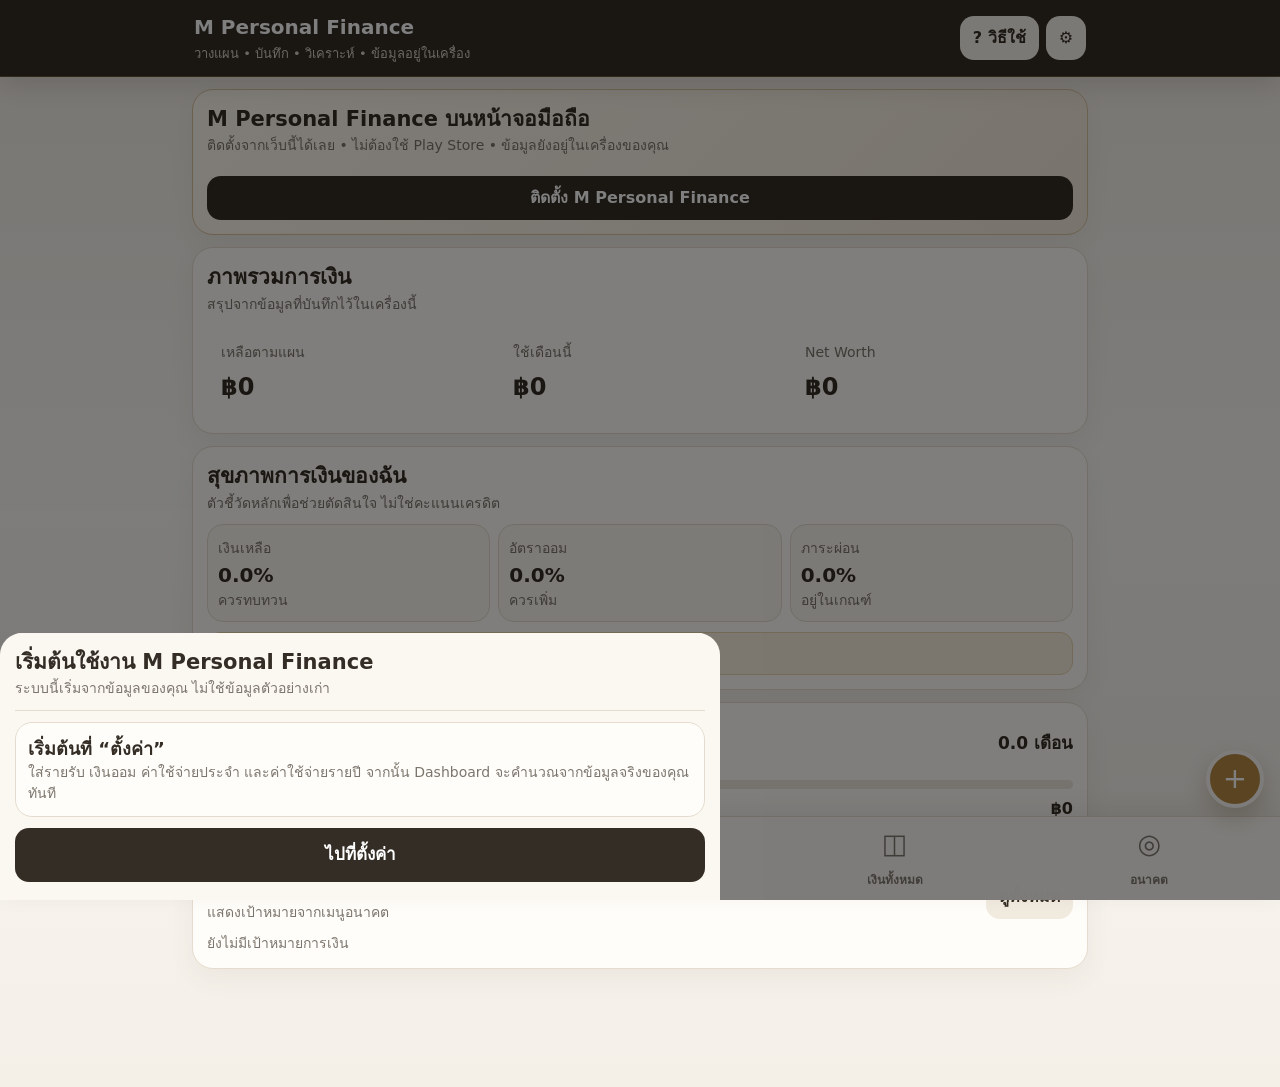
==== clean/index.html @ b2ac250a "Add isolated clean baseline preview under /clean" ====
<!doctype html>
<html lang="th">
<head>
<meta charset="utf-8">
<meta name="viewport" content="width=device-width,initial-scale=1,viewport-fit=cover">
<meta name="theme-color" content="#342d25">
<meta name="apple-mobile-web-app-capable" content="yes">
<meta name="apple-mobile-web-app-title" content="M Personal Finance">
<link rel="manifest" href="manifest.webmanifest">
<link rel="stylesheet" href="clean.css?v=1">
<title>M Personal Finance</title>
</head>
<body>
<header>
  <div class="top">
    <div class="brand"><b>M Personal Finance</b><small>วางแผน • บันทึก • วิเคราะห์ • ข้อมูลอยู่ในเครื่อง</small></div>
    <div class="head-actions">
      <button class="icon-btn" id="guideBtn" type="button" aria-label="วิธีใช้">? วิธีใช้</button>
      <button class="icon-btn" id="settingsBtn" type="button" aria-label="ตั้งค่า">⚙</button>
    </div>
  </div>
</header>
<main>
<section id="dash" class="page on">
  <div id="mpfInstallCard" class="card install-card">
    <div class="section-head"><div><h2>M Personal Finance บนหน้าจอมือถือ</h2><div class="sub">ติดตั้งจากเว็บนี้ได้เลย • ไม่ต้องใช้ Play Store • ข้อมูลยังอยู่ในเครื่องของคุณ</div></div></div>
    <button id="mpfInstallBtn" class="btn dark" type="button">ติดตั้ง M Personal Finance</button>
    <div id="mpfInstallHelp" class="install-help"></div>
  </div>
  <div class="card" id="dashV2">
    <div class="section-head"><div><h2>ภาพรวมการเงิน</h2><div class="sub">สรุปจากข้อมูลที่บันทึกไว้ในเครื่องนี้</div></div></div>
    <div class="grid g3">
      <div class="kpi"><small>เหลือตามแผน</small><strong id="dRemain">฿0</strong></div>
      <div class="kpi"><small>ใช้เดือนนี้</small><strong id="dMonth">฿0</strong></div>
      <div class="kpi"><small>Net Worth</small><strong id="dNet">฿0</strong></div>
    </div>
  </div>
  <div class="card">
    <div class="section-head"><div><h2>สุขภาพการเงินของฉัน</h2><div class="sub">ตัวชี้วัดหลักเพื่อช่วยตัดสินใจ ไม่ใช่คะแนนเครดิต</div></div></div>
    <div class="health-grid">
      <div class="health-box"><span class="sub">เงินเหลือ</span><strong id="healthRemain">0%</strong><div id="healthRemainText" class="sub">—</div></div>
      <div class="health-box"><span class="sub">อัตราออม</span><strong id="healthSave">0%</strong><div id="healthSaveText" class="sub">—</div></div>
      <div class="health-box"><span class="sub">ภาระผ่อน</span><strong id="healthDebt">0%</strong><div id="healthDebtText" class="sub">—</div></div>
    </div>
    <div id="healthAdvice" class="notice" style="margin-top:10px"></div>
  </div>
  <div class="card">
    <div class="section-head"><div><h2>เงินสำรองฉุกเฉิน</h2><div class="sub">เทียบกับค่าใช้จ่ายจำเป็นเฉลี่ยต่อเดือน</div></div><strong id="aEmer">0 เดือน</strong></div>
    <div class="progress"><i id="emerProgress" style="width:0%"></i></div>
    <div class="row"><span>เงินสำรองปัจจุบัน</span><b id="emerValue">฿0</b></div>
  </div>
  <div class="card dv2-sec" id="dashGoalsCard">
    <div class="section-head dv2-head"><div><h2><b>เป้าหมายการเงิน</b></h2><div class="sub">แสดงเป้าหมายจากเมนูอนาคต</div></div><button class="btn soft" type="button" data-go="future">ดูทั้งหมด</button></div>
    <div id="dashGoals"></div>
  </div>
</section>

<section id="quick" class="page">
  <div class="card">
    <div class="section-head"><div><h2>บันทึกรายรับ / รายจ่ายเพิ่มเติม</h2><div class="sub">บันทึกเฉพาะรายการที่นอกเหนือจากรายการประจำ</div></div></div>
    <div class="type-row"><button id="eBtn" class="btn danger" type="button">− ค่าใช้จ่าย</button><button id="iBtn" class="btn soft" type="button">+ รายรับ</button></div>
    <div class="amount-line"><label for="qAmt">จำนวนเงิน (บาท)</label><button id="calcBtn" class="btn soft" type="button">▦ เครื่องคิดเลข</button></div>
    <input id="qAmt" class="money amount-input" inputmode="decimal" placeholder="0.00">
    <label>เลือกหมวด</label>
    <div id="qCatStrip" class="cat-strip"></div>
    <select id="qCat" aria-label="หมวด" style="position:absolute;left:-9999px;width:1px;height:1px;opacity:0"></select>
    <label for="qDate">วันที่ dd/mm/yyyy<input id="qDate" inputmode="numeric" maxlength="10" placeholder="dd/mm/yyyy"></label>
    <label for="qNote">หมายเหตุ<input id="qNote" placeholder="เช่น กาแฟ / เติมน้ำมัน"></label>
    <div id="dup" class="notice" style="display:none;margin-top:8px"></div>
    <button id="saveTxBtn" class="btn dark save-wide" type="button">บันทึก</button>
  </div>
  <div class="card">
    <div class="section-head"><h2>รายการรายเดือน</h2><button id="monthFold" class="fold" type="button">▲ ย่อ</button></div>
    <div id="monthBody" class="fold-body"><div id="recent"></div></div>
  </div>
</section>

<section id="hist" class="page">
  <div class="card">
    <div id="histCalTabs" class="hist-tabs"><button type="button" data-hist="list" class="on">รายการ</button><button type="button" data-hist="calendar">ปฏิทิน</button><button type="button" data-hist="analysis">วิเคราะห์</button></div>
    <div id="histListWrap">
      <div class="grid g2"><label>เดือน<input id="hMonth" type="month"></label><label>ประเภท<select id="hType"><option value="all">ทั้งหมด</option><option value="expense">ค่าใช้จ่าย</option><option value="income">รายรับ</option></select></label></div>
      <label>ค้นหา<input id="hSearch" placeholder="ค้นหาหมวด/หมายเหตุ"></label>
      <div class="grid g2" style="margin-top:8px"><div class="row"><span>รายรับ</span><b id="hInc">฿0</b></div><div class="row"><span>ค่าใช้จ่าย</span><b id="hExp">฿0</b></div></div>
      <div id="history"></div>
    </div>
    <div id="histCalCard" style="display:none">
      <div class="section-head"><button id="hcPrev" class="btn soft" type="button">‹</button><b id="hcTitle"></b><button id="hcNext" class="btn soft" type="button">›</button></div>
      <div id="calendarGrid" class="calendar-grid"></div>
    </div>
    <div id="histAnalysisWrap" style="display:none">
      <div class="section-head"><div><h2>วิเคราะห์รายจ่าย</h2><div class="sub">สัดส่วนตามหมวดของเดือนที่เลือก</div></div></div>
      <div class="donut-wrap"><div id="histDonut" class="donut hist-donut"></div><div id="histLegend" class="legend"></div></div>
      <div id="histBars" class="bar-list" style="margin-top:14px"></div>
    </div>
  </div>
</section>

<section id="position" class="page">
  <div class="card" id="pvCard">
    <div class="section-head"><div><h2>ภาพรวมเงินและหนี้</h2><div class="sub">ทรัพย์สิน หนี้ และมูลค่าสุทธิ</div></div></div>
    <div class="grid g3"><div class="kpi"><small>ทรัพย์สิน</small><strong id="pvAssetsTotal">฿0</strong></div><div class="kpi"><small>หนี้</small><strong id="pvDebtTotal">฿0</strong></div><div class="kpi"><small>Net Worth</small><strong id="pvNet">฿0</strong></div></div>
    <div class="pv-bars"><div><div class="row"><span>เงินพร้อมใช้</span><b id="pvLiquidText">฿0</b></div><div class="pv-bar"><i id="pvLiquidBar" style="width:0%"></i></div></div><div><div class="row"><span>เงินลงทุน/ทรัพย์สินอื่น</span><b id="pvInvestText">฿0</b></div><div class="pv-bar"><i id="pvInvestBar" style="width:0%"></i></div></div><div><div class="row"><span>หนี้ทั้งหมด</span><b id="pvDebtText">฿0</b></div><div class="pv-bar"><i id="pvDebtBar" style="width:0%"></i></div></div></div>
    <div class="pv-actions grid g2" style="margin-top:12px"><button class="btn gold" id="addAssetBtn" type="button">+ เพิ่มเงิน / ทรัพย์สิน</button><button class="btn soft" id="addDebtBtn" type="button">+ เพิ่มหนี้</button></div>
  </div>
  <div class="grid g2"><div class="card"><h2>เงินและทรัพย์สิน</h2><div id="assets"></div></div><div class="card"><h2>หนี้ทั้งหมด</h2><div id="debts"></div></div></div>
</section>

<section id="future" class="page">
  <div class="card" id="mpfGoalsEditor">
    <div class="section-head"><div><h2>เป้าหมายการเงิน</h2><div class="sub">ตั้งเป้าหมายและติดตามความคืบหน้า</div></div><button id="addGoalBtn" class="btn gold" type="button">+ เพิ่ม</button></div>
    <div id="goalList"></div>
  </div>
  <div class="card" id="whatIfCard">
    <div class="section-head"><div><h2>What-if</h2><div class="sub">ลองจำลองก่อนตัดสินใจ โดยไม่แก้ข้อมูลจริง</div></div></div>
    <label>ใช้เป้าหมายจากเมนูอนาคต<select id="wfGoal"><option value="">— เลือกเป้าหมาย —</option></select></label>
    <label>ประเภท<select id="wfType"><option value="other">อื่น ๆ</option><option value="car">รถ</option><option value="home">บ้าน</option></select></label>
    <div class="grid g2"><label>ราคา / ยอดเป้าหมาย<input id="wfPrice" class="money" inputmode="decimal" placeholder="0"></label><label>เงินสด / เงินที่มีแล้ว<input id="wfCash" class="money" inputmode="decimal" placeholder="0"></label></div>
    <div class="grid g2"><label>ยอดกู้<input id="wfLoan" class="money" inputmode="decimal" placeholder="0"></label><label>ระยะเวลา (ปี)<input id="wfYears" type="number" min="1" value="5"></label></div>
    <label>ดอกเบี้ยต่อปี (%)<input id="wfRate" type="number" step="0.01" value="4"></label>
    <div id="wfResult" class="notice" style="margin-top:10px"></div>
  </div>
</section>
</main>
<button class="fab" id="fab" type="button" aria-label="บันทึกรายการ">+</button>
<nav class="tabs">
  <button data-p="dash" class="on"><span>⌂</span><br>ภาพรวม</button>
  <button data-p="quick"><span>＋</span><br>บันทึก</button>
  <button data-p="hist"><span>≡</span><br>ประวัติ</button>
  <button data-p="position"><span>◫</span><br>เงินทั้งหมด</button>
  <button data-p="future"><span>◎</span><br>อนาคต</button>
</nav>

<div id="guide" class="modal"><div class="sheet"><div class="modal-head"><div><h2>วิธีใช้ M Personal Finance</h2><div class="sub">เริ่มจากตั้งค่า แล้วบันทึกเฉพาะรายการจริงที่เพิ่มจากแผน</div></div><button class="btn soft" data-close="guide" type="button">ปิด</button></div><div class="settings-section"><h3>1. ตั้งค่า</h3><div class="sub">ใส่รายรับ เงินออม ค่าใช้จ่ายประจำ และค่าใช้จ่ายรายปี</div></div><div class="settings-section"><h3>2. บันทึก</h3><div class="sub">บันทึกรายรับ/รายจ่ายที่เกิดขึ้นจริงเพิ่มเติม พร้อมหมวดและวันที่</div></div><div class="settings-section"><h3>3. ประวัติ</h3><div class="sub">ดูรายการ ปฏิทิน และกราฟวิเคราะห์รายเดือน</div></div><div class="settings-section"><h3>4. เงินทั้งหมด</h3><div class="sub">เพิ่มเงินฝาก เงินลงทุน ทรัพย์สิน และหนี้ เพื่อดู Net Worth</div></div><div class="settings-section"><h3>5. อนาคต</h3><div class="sub">ตั้งเป้าหมายและลอง What-if ก่อนตัดสินใจ</div></div></div></div>

<div id="settings" class="modal"><div class="sheet"><div class="modal-head"><div><h2>⚙ ตั้งค่าการเงิน</h2><div class="sub">ตั้งค่าข้อมูลพื้นฐานและแผนประจำของคุณ</div></div><button class="btn soft" data-close="settings" type="button">× ปิด</button></div><div class="settings-section"><h3>ข้อมูลพื้นฐาน</h3><div class="settings-two"><label>ชื่อแผน<input id="sName"></label><label>รายรับใช้จ่าย/เดือน<input id="sIncome" class="money" inputmode="decimal"></label><label>เงินออม/ลงทุนแยก/เดือน<input id="sSaving" class="money" inputmode="decimal"></label><label>เป้าหมายเงินฉุกเฉิน (เดือน)<input id="sEmerTarget" type="number" min="1" max="24"></label></div></div><div class="settings-section"><div class="section-head"><div><h3>ค่าใช้จ่ายประจำ / งบต่อเดือน</h3><div class="sub">ใช้คำนวณเงินเหลือตามแผน</div></div><div><button id="addPlanBtn" class="btn gold" type="button">+ เพิ่ม</button> <button class="fold sf-toggle" data-fold="planFold" type="button">▼ เปิดดู</button></div></div><div id="planFold" class="fold-body" hidden><div id="planList"></div></div></div><div class="settings-section"><div class="section-head"><div><h3>ค่าใช้จ่ายรายปี</h3><div class="sub">ระบบเฉลี่ยเป็นรายเดือนอัตโนมัติ</div></div><div><button id="addAnnualBtn" class="btn gold" type="button">+ เพิ่ม</button> <button class="fold sf-toggle" data-fold="annualFold" type="button">▼ เปิดดู</button></div></div><div id="annualFold" class="fold-body" hidden><div id="annualList"></div></div></div><div class="settings-section"><h3>สำรองและกู้คืนข้อมูล</h3><div class="sub">ควรสำรองเป็นระยะ เพราะข้อมูลอยู่ใน Browser ของเครื่องนี้</div><div class="backup-actions"><button id="backupBtn" class="btn soft" type="button">สำรองข้อมูลลงเครื่อง</button><label class="btn soft" style="text-align:center;margin:0">กู้คืนข้อมูลจากไฟล์<input id="restore" type="file" accept="application/json" style="display:none"></label></div></div><button id="saveSettingsBtn" class="btn dark save-wide" type="button">บันทึกการตั้งค่า</button></div></div>

<div id="mpfFirstStart" class="modal"><div class="sheet"><div class="modal-head"><div><h2>เริ่มต้นใช้งาน M Personal Finance</h2><div class="sub">ระบบนี้เริ่มจากข้อมูลของคุณ ไม่ใช้ข้อมูลตัวอย่างเก่า</div></div></div><div class="settings-section"><h3>เริ่มต้นที่ “ตั้งค่า”</h3><div class="sub">ใส่รายรับ เงินออม ค่าใช้จ่ายประจำ และค่าใช้จ่ายรายปี จากนั้น Dashboard จะคำนวณจากข้อมูลจริงของคุณทันที</div></div><button id="firstStartSettingsBtn" class="btn dark save-wide" type="button">ไปที่ตั้งค่า</button></div></div>

<div id="peModal" class="modal"><div class="sheet"><div class="modal-head"><div><h2 id="peTitle">เพิ่มรายการ</h2><div class="sub" id="peSub"></div></div><button class="btn soft" data-close="peModal" type="button">ปิด</button></div><div id="peFields"></div></div></div>
<div id="mpfGoalModal" class="modal"><div class="sheet"><div class="modal-head"><div><h2 id="goalModalTitle">เพิ่มเป้าหมายการเงิน</h2><div class="sub">ตัวเลขจะแสดง , หลักพันอัตโนมัติ</div></div><button class="btn soft" data-close="mpfGoalModal" type="button">ปิด</button></div><label>ชื่อเป้าหมาย<input id="mpfGoalName" placeholder="เช่น รถใหม่ / บ้าน / ท่องเที่ยว"></label><label>ยอดเป้าหมาย (บาท)<input id="mpfGoalTarget" class="money" inputmode="numeric" placeholder="0"></label><label>มีเงินสำหรับเป้าหมายนี้แล้ว (บาท)<input id="mpfGoalCurrent" class="money" inputmode="numeric" placeholder="0"></label><div id="mpfGoalError" class="notice" style="display:none;margin-top:10px"></div><button id="saveGoalBtn" class="btn dark save-wide" type="button">บันทึก</button></div></div>
<div id="calcModal" class="modal calc-modal"><div class="sheet"><div class="modal-head"><h2>เครื่องคิดเลข</h2><button class="btn soft" data-close="calcModal" type="button">ปิด</button></div><div id="calcDisplay" class="calc-display">0</div><div id="calcResult" class="calc-result"></div><div id="calcKeys" class="calc-keys"></div></div></div>
<script src="clean-app.js?v=1" defer></script>
</body>
</html>
---- clean/clean.css ----
:root{--ink:#342d25;--gold:#b58a45;--bg:#f6f1e9;--paper:#fffdf9;--line:#e5dccf;--muted:#7c756d;--red:#9b4c46;--green:#4e755d;--soft:#f1eadf}
*{box-sizing:border-box}
html{background:var(--bg);font-size:17px}
body{margin:0;background:linear-gradient(180deg,#f4efe7 0,#fbfaf7 45%,#f4efe7 100%);font-family:system-ui,-apple-system,"Segoe UI",Tahoma,sans-serif;color:var(--ink);padding-bottom:94px;line-height:1.5}
button,input,select{font:inherit}button{cursor:pointer}
header{position:sticky;top:0;z-index:40;background:var(--ink);color:#fff;border-bottom:1px solid #b58a4566;box-shadow:0 8px 24px rgba(52,45,37,.14)}
.top{max-width:920px;margin:auto;padding:12px 14px;display:flex;align-items:center;justify-content:space-between;gap:10px}
.brand b{font-size:20px}.brand small{display:block;color:#d9d0c5;margin-top:2px;font-size:13px}
.head-actions{display:flex;gap:7px}.icon-btn,.btn{border:0;border-radius:14px;padding:10px 13px;font-weight:800;font-size:16px}.icon-btn{background:#f8f3eb;color:var(--ink)}
.btn.gold{background:var(--gold);color:#fff}.btn.dark{background:var(--ink);color:#fff}.btn.soft{background:var(--soft);color:var(--ink)}.btn.danger{background:#f5e7e5;color:var(--red)}
main{max-width:920px;margin:auto;padding:12px}.page{display:none}.page.on{display:block}
.card{background:var(--paper);border:1px solid var(--line);border-radius:21px;padding:14px;margin-bottom:12px;box-shadow:0 10px 26px rgba(89,74,56,.06)}
h2,h3{margin:0;color:var(--ink)}h2{font-size:21px}h3{font-size:18px}.sub{font-size:14px;line-height:1.5;color:var(--muted)}
.section-head,.row,.modal-head{display:flex;align-items:center;justify-content:space-between;gap:10px}.section-head{margin-bottom:10px}.row{padding:8px 0;border-bottom:1px dashed #eee6dd;font-size:16px}.row:last-child{border-bottom:0}.row b{font-size:16px}
.grid{display:grid;gap:10px}.g2{grid-template-columns:repeat(2,minmax(0,1fr))}.g3{grid-template-columns:repeat(3,minmax(0,1fr))}
.kpi{padding:14px}.kpi small{color:var(--muted);font-size:14px}.kpi strong{display:block;font-size:24px;margin-top:5px}
.health-grid{display:grid;grid-template-columns:repeat(3,1fr);gap:8px}.health-box{background:#faf6ef;border:1px solid var(--line);border-radius:16px;padding:10px}.health-box strong{display:block;font-size:20px}
.status-good{color:var(--green)}.status-warn{color:#9a6b24}.status-bad{color:var(--red)}
.progress{height:9px;background:#ede6dc;border-radius:999px;overflow:hidden}.progress>i{display:block;height:100%;background:var(--gold);border-radius:inherit}
.install-card{background:linear-gradient(135deg,#fffaf1,#f3eadc);border-color:#d9c39f}.install-card .btn{width:100%;margin-top:10px}.install-help{display:none;margin-top:10px;padding:11px;background:#fff;border:1px solid #e2d4bd;border-radius:12px;font-size:14px;line-height:1.55}.install-help.show{display:block}
label{display:block;font-weight:750;font-size:14px;margin-top:9px}input,select{width:100%;min-height:50px;margin-top:5px;border:1px solid #d9cfc2;border-radius:14px;background:#fffdf9;color:var(--ink);padding:10px 12px;font-size:17px}input:focus,select:focus{outline:0;border-color:var(--gold);box-shadow:0 0 0 3px rgba(181,138,69,.13)}.money{text-align:right}
.tabs{position:fixed;left:0;right:0;bottom:0;z-index:50;display:grid;grid-template-columns:repeat(5,1fr);gap:3px;background:rgba(252,250,246,.985);border-top:1px solid var(--line);box-shadow:0 -7px 22px rgba(63,52,41,.08);padding:7px 5px calc(7px + env(safe-area-inset-bottom));min-height:76px}
.tabs button{border:0;background:transparent;color:#827b73;border-radius:15px;padding:5px 2px;font-size:12px;font-weight:800;line-height:1.15}
.tabs button.on{background:#eee5d8;color:var(--ink)}
.tabs button>span{display:flex;height:29px;align-items:center;justify-content:center;font-size:27px;line-height:1;margin-bottom:2px;color:inherit}
.tabs svg{display:block;width:25px;height:25px;margin:auto}
.fab{position:fixed;right:16px;bottom:92px;z-index:55;width:58px;height:58px;border-radius:50%;border:4px solid #fcfaf6;background:var(--gold);color:#fff;font-size:29px;box-shadow:0 10px 22px rgba(101,74,27,.24)}
.cat-strip{display:flex;gap:12px;overflow-x:auto;padding:9px 1px 14px;scrollbar-width:none;align-items:stretch}.cat-strip::-webkit-scrollbar{display:none}
.cat-chip{flex:0 0 82px;width:82px;min-width:82px;max-width:82px;min-height:100px;border:0;background:transparent;border-radius:14px;padding:8px 4px 7px;text-align:center;color:#5e5750;font-size:14px;font-weight:700;white-space:normal;line-height:1.2;box-shadow:none}
.cat-chip .ico{width:52px;height:52px;min-width:52px;min-height:52px;border-radius:0;background:transparent;color:#8a672f;display:flex;align-items:center;justify-content:center;margin:0 auto 5px;font-size:34px;line-height:1}
.cat-chip .ico svg{width:36px;height:36px;stroke-width:1.75}
.cat-chip.on{border-color:transparent;background:#f4ead9;color:var(--ink);box-shadow:inset 0 -3px 0 var(--gold)}
.type-row{display:grid;grid-template-columns:1fr 1fr;gap:8px}.amount-line{display:flex;align-items:center;justify-content:space-between;margin-top:12px}.amount-line label{margin:0}.amount-input{font-size:28px;font-weight:850;height:62px}.save-wide{width:100%;height:54px;margin-top:11px;font-size:17px}
.item{border:1px solid var(--line);border-radius:17px;padding:11px;margin-top:8px;background:#fffdfa}.item-actions{display:flex;gap:6px;flex-wrap:wrap}.fold{border:0;background:var(--soft);color:var(--ink);border-radius:12px;padding:8px 11px;font-weight:800;font-size:15px}.fold-body[hidden]{display:none}
.hist-tabs{display:grid;grid-template-columns:repeat(3,1fr);gap:6px;margin-bottom:10px}.hist-tabs button{border:0;border-radius:12px;padding:9px;background:var(--soft);font-weight:800}.hist-tabs button.on{background:var(--ink);color:#fff}
.calendar-grid{display:grid;grid-template-columns:repeat(7,1fr);gap:4px}.cal-day{min-height:42px;border:1px solid var(--line);border-radius:9px;padding:4px;font-size:10px;background:#fff}.cal-day b{font-size:11px}
.bar-list{display:grid;gap:8px}.bar-row{display:grid;grid-template-columns:92px 1fr 70px;gap:7px;align-items:center;font-size:12px}.bar-track{height:10px;background:#ede6dc;border-radius:99px;overflow:hidden}.bar-fill{height:100%;background:var(--gold)}
.donut-wrap{display:flex;gap:14px;align-items:center}.donut{width:108px;height:108px;border-radius:50%;position:relative;flex:0 0 auto}.donut:after{content:"";position:absolute;inset:21px;background:var(--paper);border-radius:50%}.legend{font-size:12px;line-height:1.7}
.pv-bars{display:grid;gap:10px}.pv-bar{height:13px;background:#ede6dc;border-radius:99px;overflow:hidden}.pv-bar>i{display:block;height:100%;background:var(--gold)}
.modal{position:fixed;inset:0;z-index:100;background:rgba(0,0,0,.5);display:none;align-items:flex-end}.modal.on{display:flex}.sheet{width:min(720px,100%);max-height:92vh;overflow:auto;background:#fbf8f2;border-radius:22px 22px 0 0;padding:0 15px 18px}.modal-head{position:sticky;top:0;z-index:3;background:#fbf8f2;padding:14px 0 11px;border-bottom:1px solid var(--line)}
.settings-section{border:1px solid var(--line);border-radius:17px;padding:12px;margin-top:11px;background:#fffdf9}.settings-two{display:grid;grid-template-columns:1fr 1fr;gap:8px}.backup-actions{display:grid;grid-template-columns:1fr 1fr;gap:8px;margin-top:10px}.notice{background:#f8f0df;color:#76591e;border:1px solid #e7d4ad;border-radius:13px;padding:10px;font-size:14px;line-height:1.5}.ok{background:#edf2ee;color:#45624f;border:1px solid #d9e7dc}
.calc-modal{z-index:120}.calc-display{min-height:64px;border:1px solid #d9cec0;background:#fffdf9;border-radius:14px;padding:12px 14px;text-align:right;font-size:26px;font-weight:850;margin-top:10px}.calc-result{text-align:right;color:#8a672f;font-weight:800;min-height:24px;margin:4px}.calc-keys{display:grid;grid-template-columns:repeat(4,1fr);gap:8px;margin-top:8px}.calc-key{min-height:50px;border:0;border-radius:13px;background:var(--soft);font-size:18px;font-weight:850}.calc-key.op{background:#eadcc7}.calc-key.equal{background:var(--ink);color:#fff}.calc-use{grid-column:1/-1;background:var(--gold);color:#fff}
.toast{position:fixed;left:50%;bottom:104px;transform:translateX(-50%);z-index:150;background:#e9f5e8;color:#29633b;border:1px solid #cfe6d0;border-radius:14px;padding:10px 15px;font-weight:800;box-shadow:0 7px 24px #0002;white-space:nowrap}
@media(max-width:650px){.brand small{display:none}.health-grid{grid-template-columns:1fr}.g3{grid-template-columns:1fr 1fr}main{padding:10px}.card{border-radius:18px}html{font-size:16.5px}.cat-chip{flex-basis:78px;width:78px;min-width:78px;max-width:78px}.cat-chip .ico{width:50px;height:50px;min-width:50px;min-height:50px;font-size:33px}.cat-chip .ico svg{width:34px;height:34px}}
@media(max-width:480px){.g2,.settings-two,.backup-actions{grid-template-columns:1fr}.bar-row{grid-template-columns:78px 1fr 62px}.top{padding:10px}.icon-btn{padding:9px 10px}.card{border-radius:18px}}
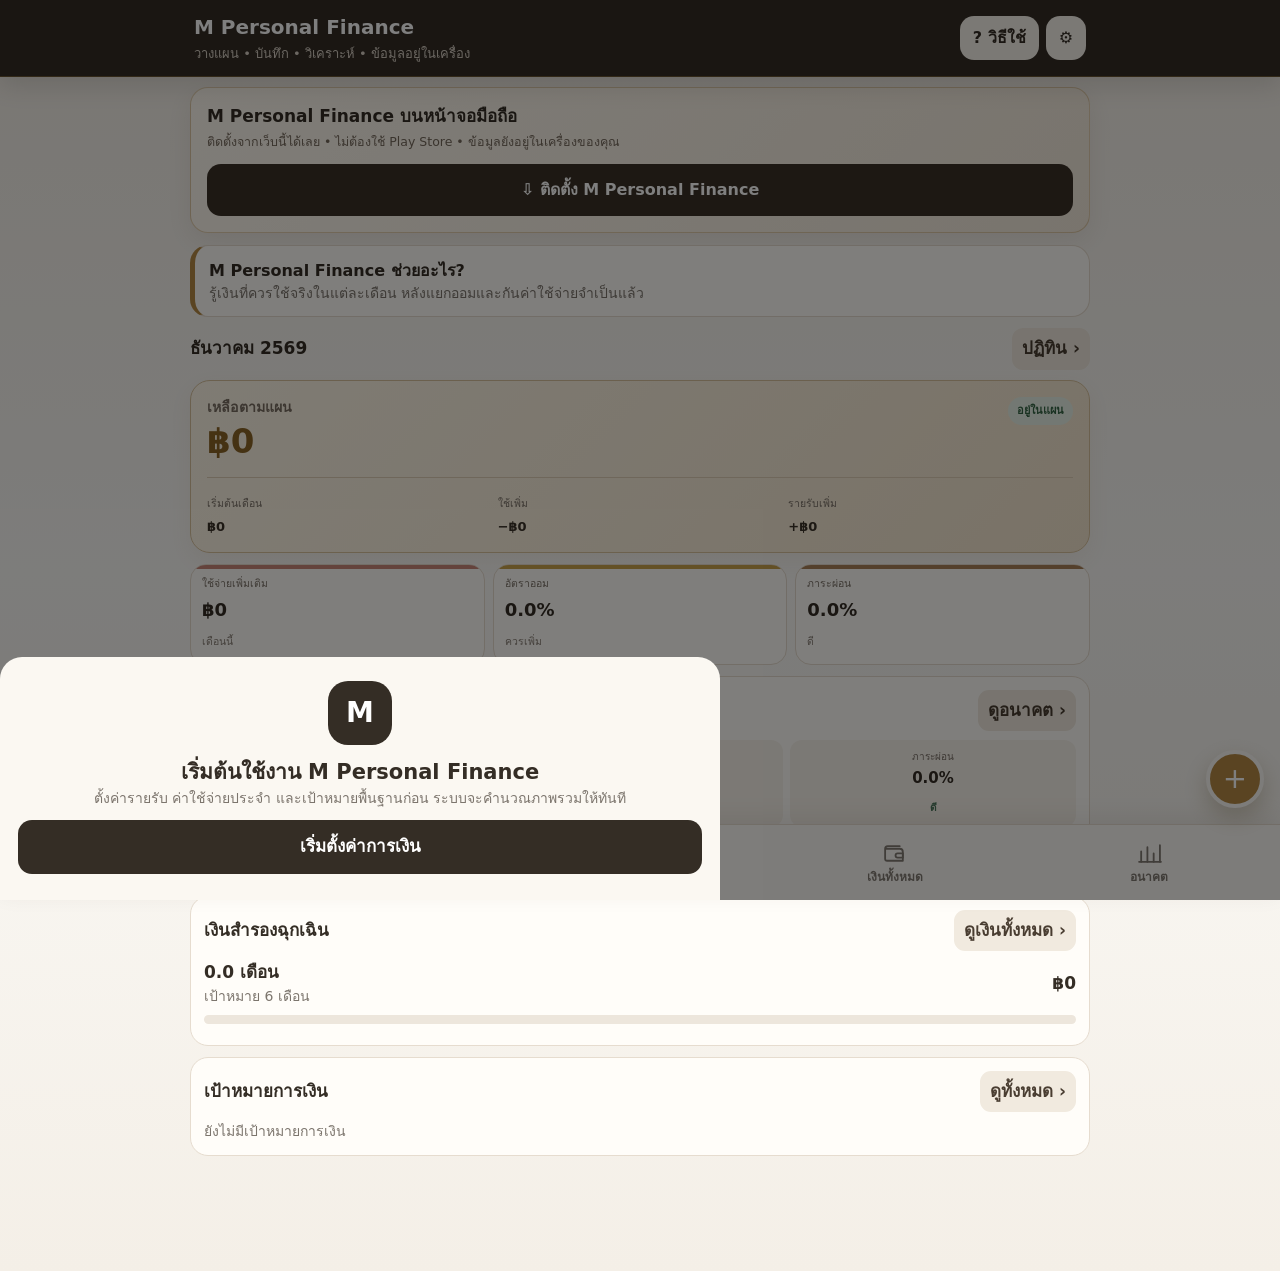
==== commit 15d298e1: "Publish rebuilt clean preview across all screens" ====
--- a/clean/index.html
+++ b/clean/index.html
@@ -1,145 +1,17 @@
-<!doctype html>
-<html lang="th">
-<head>
-<meta charset="utf-8">
-<meta name="viewport" content="width=device-width,initial-scale=1,viewport-fit=cover">
-<meta name="theme-color" content="#342d25">
-<meta name="apple-mobile-web-app-capable" content="yes">
-<meta name="apple-mobile-web-app-title" content="M Personal Finance">
-<link rel="manifest" href="manifest.webmanifest">
-<link rel="stylesheet" href="clean.css?v=1">
-<title>M Personal Finance</title>
-</head>
-<body>
-<header>
-  <div class="top">
-    <div class="brand"><b>M Personal Finance</b><small>วางแผน • บันทึก • วิเคราะห์ • ข้อมูลอยู่ในเครื่อง</small></div>
-    <div class="head-actions">
-      <button class="icon-btn" id="guideBtn" type="button" aria-label="วิธีใช้">? วิธีใช้</button>
-      <button class="icon-btn" id="settingsBtn" type="button" aria-label="ตั้งค่า">⚙</button>
-    </div>
-  </div>
-</header>
+<!doctype html><html lang="th"><head><meta charset="utf-8"><meta name="viewport" content="width=device-width,initial-scale=1,viewport-fit=cover"><meta name="theme-color" content="#342d25"><meta name="apple-mobile-web-app-capable" content="yes"><meta name="apple-mobile-web-app-title" content="M Personal Finance"><link rel="manifest" href="manifest.webmanifest"><link rel="stylesheet" href="clean.css?v=4"><title>M Personal Finance</title></head><body>
+<header><div class="top"><div class="brand"><b>M Personal Finance</b><small>วางแผน • บันทึก • วิเคราะห์ • ข้อมูลอยู่ในเครื่อง</small></div><div class="head-actions"><button class="icon-btn" id="guideBtn">? วิธีใช้</button><button class="icon-btn" id="settingsBtn">⚙</button></div></div></header>
 <main>
-<section id="dash" class="page on">
-  <div id="mpfInstallCard" class="card install-card">
-    <div class="section-head"><div><h2>M Personal Finance บนหน้าจอมือถือ</h2><div class="sub">ติดตั้งจากเว็บนี้ได้เลย • ไม่ต้องใช้ Play Store • ข้อมูลยังอยู่ในเครื่องของคุณ</div></div></div>
-    <button id="mpfInstallBtn" class="btn dark" type="button">ติดตั้ง M Personal Finance</button>
-    <div id="mpfInstallHelp" class="install-help"></div>
-  </div>
-  <div class="card" id="dashV2">
-    <div class="section-head"><div><h2>ภาพรวมการเงิน</h2><div class="sub">สรุปจากข้อมูลที่บันทึกไว้ในเครื่องนี้</div></div></div>
-    <div class="grid g3">
-      <div class="kpi"><small>เหลือตามแผน</small><strong id="dRemain">฿0</strong></div>
-      <div class="kpi"><small>ใช้เดือนนี้</small><strong id="dMonth">฿0</strong></div>
-      <div class="kpi"><small>Net Worth</small><strong id="dNet">฿0</strong></div>
-    </div>
-  </div>
-  <div class="card">
-    <div class="section-head"><div><h2>สุขภาพการเงินของฉัน</h2><div class="sub">ตัวชี้วัดหลักเพื่อช่วยตัดสินใจ ไม่ใช่คะแนนเครดิต</div></div></div>
-    <div class="health-grid">
-      <div class="health-box"><span class="sub">เงินเหลือ</span><strong id="healthRemain">0%</strong><div id="healthRemainText" class="sub">—</div></div>
-      <div class="health-box"><span class="sub">อัตราออม</span><strong id="healthSave">0%</strong><div id="healthSaveText" class="sub">—</div></div>
-      <div class="health-box"><span class="sub">ภาระผ่อน</span><strong id="healthDebt">0%</strong><div id="healthDebtText" class="sub">—</div></div>
-    </div>
-    <div id="healthAdvice" class="notice" style="margin-top:10px"></div>
-  </div>
-  <div class="card">
-    <div class="section-head"><div><h2>เงินสำรองฉุกเฉิน</h2><div class="sub">เทียบกับค่าใช้จ่ายจำเป็นเฉลี่ยต่อเดือน</div></div><strong id="aEmer">0 เดือน</strong></div>
-    <div class="progress"><i id="emerProgress" style="width:0%"></i></div>
-    <div class="row"><span>เงินสำรองปัจจุบัน</span><b id="emerValue">฿0</b></div>
-  </div>
-  <div class="card dv2-sec" id="dashGoalsCard">
-    <div class="section-head dv2-head"><div><h2><b>เป้าหมายการเงิน</b></h2><div class="sub">แสดงเป้าหมายจากเมนูอนาคต</div></div><button class="btn soft" type="button" data-go="future">ดูทั้งหมด</button></div>
-    <div id="dashGoals"></div>
-  </div>
-</section>
-
-<section id="quick" class="page">
-  <div class="card">
-    <div class="section-head"><div><h2>บันทึกรายรับ / รายจ่ายเพิ่มเติม</h2><div class="sub">บันทึกเฉพาะรายการที่นอกเหนือจากรายการประจำ</div></div></div>
-    <div class="type-row"><button id="eBtn" class="btn danger" type="button">− ค่าใช้จ่าย</button><button id="iBtn" class="btn soft" type="button">+ รายรับ</button></div>
-    <div class="amount-line"><label for="qAmt">จำนวนเงิน (บาท)</label><button id="calcBtn" class="btn soft" type="button">▦ เครื่องคิดเลข</button></div>
-    <input id="qAmt" class="money amount-input" inputmode="decimal" placeholder="0.00">
-    <label>เลือกหมวด</label>
-    <div id="qCatStrip" class="cat-strip"></div>
-    <select id="qCat" aria-label="หมวด" style="position:absolute;left:-9999px;width:1px;height:1px;opacity:0"></select>
-    <label for="qDate">วันที่ dd/mm/yyyy<input id="qDate" inputmode="numeric" maxlength="10" placeholder="dd/mm/yyyy"></label>
-    <label for="qNote">หมายเหตุ<input id="qNote" placeholder="เช่น กาแฟ / เติมน้ำมัน"></label>
-    <div id="dup" class="notice" style="display:none;margin-top:8px"></div>
-    <button id="saveTxBtn" class="btn dark save-wide" type="button">บันทึก</button>
-  </div>
-  <div class="card">
-    <div class="section-head"><h2>รายการรายเดือน</h2><button id="monthFold" class="fold" type="button">▲ ย่อ</button></div>
-    <div id="monthBody" class="fold-body"><div id="recent"></div></div>
-  </div>
-</section>
-
-<section id="hist" class="page">
-  <div class="card">
-    <div id="histCalTabs" class="hist-tabs"><button type="button" data-hist="list" class="on">รายการ</button><button type="button" data-hist="calendar">ปฏิทิน</button><button type="button" data-hist="analysis">วิเคราะห์</button></div>
-    <div id="histListWrap">
-      <div class="grid g2"><label>เดือน<input id="hMonth" type="month"></label><label>ประเภท<select id="hType"><option value="all">ทั้งหมด</option><option value="expense">ค่าใช้จ่าย</option><option value="income">รายรับ</option></select></label></div>
-      <label>ค้นหา<input id="hSearch" placeholder="ค้นหาหมวด/หมายเหตุ"></label>
-      <div class="grid g2" style="margin-top:8px"><div class="row"><span>รายรับ</span><b id="hInc">฿0</b></div><div class="row"><span>ค่าใช้จ่าย</span><b id="hExp">฿0</b></div></div>
-      <div id="history"></div>
-    </div>
-    <div id="histCalCard" style="display:none">
-      <div class="section-head"><button id="hcPrev" class="btn soft" type="button">‹</button><b id="hcTitle"></b><button id="hcNext" class="btn soft" type="button">›</button></div>
-      <div id="calendarGrid" class="calendar-grid"></div>
-    </div>
-    <div id="histAnalysisWrap" style="display:none">
-      <div class="section-head"><div><h2>วิเคราะห์รายจ่าย</h2><div class="sub">สัดส่วนตามหมวดของเดือนที่เลือก</div></div></div>
-      <div class="donut-wrap"><div id="histDonut" class="donut hist-donut"></div><div id="histLegend" class="legend"></div></div>
-      <div id="histBars" class="bar-list" style="margin-top:14px"></div>
-    </div>
-  </div>
-</section>
-
-<section id="position" class="page">
-  <div class="card" id="pvCard">
-    <div class="section-head"><div><h2>ภาพรวมเงินและหนี้</h2><div class="sub">ทรัพย์สิน หนี้ และมูลค่าสุทธิ</div></div></div>
-    <div class="grid g3"><div class="kpi"><small>ทรัพย์สิน</small><strong id="pvAssetsTotal">฿0</strong></div><div class="kpi"><small>หนี้</small><strong id="pvDebtTotal">฿0</strong></div><div class="kpi"><small>Net Worth</small><strong id="pvNet">฿0</strong></div></div>
-    <div class="pv-bars"><div><div class="row"><span>เงินพร้อมใช้</span><b id="pvLiquidText">฿0</b></div><div class="pv-bar"><i id="pvLiquidBar" style="width:0%"></i></div></div><div><div class="row"><span>เงินลงทุน/ทรัพย์สินอื่น</span><b id="pvInvestText">฿0</b></div><div class="pv-bar"><i id="pvInvestBar" style="width:0%"></i></div></div><div><div class="row"><span>หนี้ทั้งหมด</span><b id="pvDebtText">฿0</b></div><div class="pv-bar"><i id="pvDebtBar" style="width:0%"></i></div></div></div>
-    <div class="pv-actions grid g2" style="margin-top:12px"><button class="btn gold" id="addAssetBtn" type="button">+ เพิ่มเงิน / ทรัพย์สิน</button><button class="btn soft" id="addDebtBtn" type="button">+ เพิ่มหนี้</button></div>
-  </div>
-  <div class="grid g2"><div class="card"><h2>เงินและทรัพย์สิน</h2><div id="assets"></div></div><div class="card"><h2>หนี้ทั้งหมด</h2><div id="debts"></div></div></div>
-</section>
-
-<section id="future" class="page">
-  <div class="card" id="mpfGoalsEditor">
-    <div class="section-head"><div><h2>เป้าหมายการเงิน</h2><div class="sub">ตั้งเป้าหมายและติดตามความคืบหน้า</div></div><button id="addGoalBtn" class="btn gold" type="button">+ เพิ่ม</button></div>
-    <div id="goalList"></div>
-  </div>
-  <div class="card" id="whatIfCard">
-    <div class="section-head"><div><h2>What-if</h2><div class="sub">ลองจำลองก่อนตัดสินใจ โดยไม่แก้ข้อมูลจริง</div></div></div>
-    <label>ใช้เป้าหมายจากเมนูอนาคต<select id="wfGoal"><option value="">— เลือกเป้าหมาย —</option></select></label>
-    <label>ประเภท<select id="wfType"><option value="other">อื่น ๆ</option><option value="car">รถ</option><option value="home">บ้าน</option></select></label>
-    <div class="grid g2"><label>ราคา / ยอดเป้าหมาย<input id="wfPrice" class="money" inputmode="decimal" placeholder="0"></label><label>เงินสด / เงินที่มีแล้ว<input id="wfCash" class="money" inputmode="decimal" placeholder="0"></label></div>
-    <div class="grid g2"><label>ยอดกู้<input id="wfLoan" class="money" inputmode="decimal" placeholder="0"></label><label>ระยะเวลา (ปี)<input id="wfYears" type="number" min="1" value="5"></label></div>
-    <label>ดอกเบี้ยต่อปี (%)<input id="wfRate" type="number" step="0.01" value="4"></label>
-    <div id="wfResult" class="notice" style="margin-top:10px"></div>
-  </div>
-</section>
+<section id="dash" class="page on"><div id="mpfInstallCard" class="install-card"><div class="mpf-install-title">M Personal Finance บนหน้าจอมือถือ</div><div class="mpf-install-sub">ติดตั้งจากเว็บนี้ได้เลย • ไม่ต้องใช้ Play Store • ข้อมูลยังอยู่ในเครื่องของคุณ</div><button id="mpfInstallBtn"><span>⇩</span> ติดตั้ง M Personal Finance</button><div id="mpfInstallHelp"></div></div><div id="dashV2"></div></section>
+<section id="quick" class="page"><div class="card qe-card"><h2>บันทึกรายรับ / รายจ่ายเพิ่มเติม</h2><div class="qe-sub">บันทึกเฉพาะรายการที่นอกเหนือจากรายการประจำ</div><div class="qe-type-row"><button id="eBtn" class="btn danger">− ค่าใช้จ่าย</button><button id="iBtn" class="btn soft">+ รายรับ</button></div><div class="qe-amount-label"><span>จำนวนเงิน (บาท)</span><button id="calcBtn" class="qe-calc-btn">▦ เครื่องคิดเลข</button></div><input id="qAmt" class="money amount-input" inputmode="decimal" placeholder="0.00"><label>เลือกหมวด</label><div id="qCatStrip" class="cat-strip"></div><select id="qCat" class="offscreen"></select><label class="qe-date-label">วันที่ <input id="qDate" inputmode="numeric" maxlength="10" placeholder="dd/mm/yyyy"></label><label class="qe-note-label">หมายเหตุ<input id="qNote" placeholder="เช่น กาแฟ / เติมน้ำมัน"></label><div id="dup" class="notice" style="display:none;margin-top:8px"></div><button id="saveTxBtn" class="btn dark qe-save">บันทึก</button></div><div class="card"><div class="qe-month-head"><h2>รายการรายเดือน</h2><button id="monthFold" class="qe-month-fold">▲ ย่อ</button></div><div class="quick-filters"><label>เดือน<input id="qListMonth" type="month"></label><label>ประเภท<select id="qListType"><option value="all">ทั้งหมด</option><option value="expense">ค่าใช้จ่าย</option><option value="income">รายรับ</option></select></label><label>หมวด<select id="qListCat"><option value="all">ทุกหมวด</option></select></label></div><div id="monthBody"><div id="recent"></div></div></div></section>
+<section id="hist" class="page"><div id="histCalTabs"><button data-hist="calendar" class="on">ปฏิทิน</button><button data-hist="analysis">วิเคราะห์</button></div><input id="hMonth" type="month" class="offscreen"><div id="histCalCard" class="card"><div class="hc-head"><button id="hcPrev">‹</button><b id="hcTitle"></b><button id="hcNext">›</button></div><div class="hc-total"><span>รายจ่ายเพิ่มเติมเดือนนี้</span><strong id="hcTotal">฿0</strong></div><div class="hc-week"><div>อา.</div><div>จ.</div><div>อ.</div><div>พ.</div><div>พฤ.</div><div>ศ.</div><div>ส.</div></div><div id="calendarGrid" class="hc-grid"></div><div id="hcDetail" class="hc-detail"></div></div><div id="histAnalysisWrap" style="display:none"><div class="card"><div class="fold-head"><h2>สัดส่วนค่าใช้จ่าย</h2></div><div class="donut-wrap"><div id="histDonut" class="hist-donut"><div class="hist-donut-hole"><div><small>เดือนนี้</small><b>Actual</b></div></div></div><div id="histLegend"></div></div><div class="top3"><h3>Top 3 ค่าใช้จ่าย</h3><div id="top3"></div></div></div><div class="card"><h2>ค่าใช้จ่ายจริงย้อนหลัง 12 เดือน</h2><div class="trend-wrap"><div id="trendBars" class="trend-bars"></div></div></div></div></section>
+<section id="position" class="page"><div id="pvCard" class="card"></div><div class="grid g2"><div class="card"><h2>เงินและทรัพย์สิน</h2><div id="assets"></div></div><div class="card"><h2>หนี้ทั้งหมด</h2><div id="debts"></div></div></div></section>
+<section id="future" class="page"><div class="card" id="mpfGoalsEditor"><div class="section-head"><div><h2>เป้าหมายการเงิน</h2><div class="sub">ตั้งเป้าหมายและติดตามความคืบหน้า</div></div><button id="addGoalBtn" class="btn gold">+ เพิ่ม</button></div><div id="goalList"></div></div><div class="card" id="whatIfCard"><h2>ลองแผนก่อนตัดสินใจ • What-if</h2><div class="sub">ลองตัวเลขได้โดยไม่กระทบข้อมูลจริง</div><label>ใช้เป้าหมายจากเมนูอนาคต<select id="wfGoal"><option value="">— เลือกเป้าหมาย —</option></select></label><label>ต้องการลองเรื่องอะไร<select id="wfType"><option value="car">ซื้อรถ</option><option value="home">ซื้อ/ปลูกบ้าน</option><option value="prepay">โปะหนี้บ้าน / หนี้เดิม</option><option value="other">ภาระหนี้ใหม่อื่น ๆ</option></select></label><div id="wfNew" class="grid g2"><label>ราคา/งบทั้งหมด<input id="wfPrice" class="money" inputmode="decimal"></label><label>เงินสดที่จะจ่ายทันที<input id="wfCash" class="money" inputmode="decimal"></label><label>วงเงินกู้/หนี้ใหม่<input id="wfLoan" class="money" inputmode="decimal"></label><label>ดอกเบี้ยต่อปี (%)<input id="wfRate" type="number" step="0.01"></label><label>ระยะเวลาผ่อน (ปี)<input id="wfYears" type="number"></label><label>ค่างวดต่อเดือน<input id="wfPayment" class="money" inputmode="decimal"></label><label>ค่าใช้จ่ายเพิ่มต่อเดือน<input id="wfExtra" class="money" inputmode="decimal"></label></div><div id="wfPrepay" class="grid g2" style="display:none"><label>ยอดหนี้คงเหลือ<input id="wfDebtBalance" class="money"></label><label>ดอกเบี้ยปัจจุบันต่อปี (%)<input id="wfDebtRate" type="number"></label><label>ค่างวดปัจจุบัน/เดือน<input id="wfDebtPayment" class="money"></label><label>เงินก้อนที่จะโปะ<input id="wfPrepayCash" class="money"></label></div><div id="wfResult"></div></div></section>
 </main>
-<button class="fab" id="fab" type="button" aria-label="บันทึกรายการ">+</button>
-<nav class="tabs">
-  <button data-p="dash" class="on"><span>⌂</span><br>ภาพรวม</button>
-  <button data-p="quick"><span>＋</span><br>บันทึก</button>
-  <button data-p="hist"><span>≡</span><br>ประวัติ</button>
-  <button data-p="position"><span>◫</span><br>เงินทั้งหมด</button>
-  <button data-p="future"><span>◎</span><br>อนาคต</button>
-</nav>
-
-<div id="guide" class="modal"><div class="sheet"><div class="modal-head"><div><h2>วิธีใช้ M Personal Finance</h2><div class="sub">เริ่มจากตั้งค่า แล้วบันทึกเฉพาะรายการจริงที่เพิ่มจากแผน</div></div><button class="btn soft" data-close="guide" type="button">ปิด</button></div><div class="settings-section"><h3>1. ตั้งค่า</h3><div class="sub">ใส่รายรับ เงินออม ค่าใช้จ่ายประจำ และค่าใช้จ่ายรายปี</div></div><div class="settings-section"><h3>2. บันทึก</h3><div class="sub">บันทึกรายรับ/รายจ่ายที่เกิดขึ้นจริงเพิ่มเติม พร้อมหมวดและวันที่</div></div><div class="settings-section"><h3>3. ประวัติ</h3><div class="sub">ดูรายการ ปฏิทิน และกราฟวิเคราะห์รายเดือน</div></div><div class="settings-section"><h3>4. เงินทั้งหมด</h3><div class="sub">เพิ่มเงินฝาก เงินลงทุน ทรัพย์สิน และหนี้ เพื่อดู Net Worth</div></div><div class="settings-section"><h3>5. อนาคต</h3><div class="sub">ตั้งเป้าหมายและลอง What-if ก่อนตัดสินใจ</div></div></div></div>
-
-<div id="settings" class="modal"><div class="sheet"><div class="modal-head"><div><h2>⚙ ตั้งค่าการเงิน</h2><div class="sub">ตั้งค่าข้อมูลพื้นฐานและแผนประจำของคุณ</div></div><button class="btn soft" data-close="settings" type="button">× ปิด</button></div><div class="settings-section"><h3>ข้อมูลพื้นฐาน</h3><div class="settings-two"><label>ชื่อแผน<input id="sName"></label><label>รายรับใช้จ่าย/เดือน<input id="sIncome" class="money" inputmode="decimal"></label><label>เงินออม/ลงทุนแยก/เดือน<input id="sSaving" class="money" inputmode="decimal"></label><label>เป้าหมายเงินฉุกเฉิน (เดือน)<input id="sEmerTarget" type="number" min="1" max="24"></label></div></div><div class="settings-section"><div class="section-head"><div><h3>ค่าใช้จ่ายประจำ / งบต่อเดือน</h3><div class="sub">ใช้คำนวณเงินเหลือตามแผน</div></div><div><button id="addPlanBtn" class="btn gold" type="button">+ เพิ่ม</button> <button class="fold sf-toggle" data-fold="planFold" type="button">▼ เปิดดู</button></div></div><div id="planFold" class="fold-body" hidden><div id="planList"></div></div></div><div class="settings-section"><div class="section-head"><div><h3>ค่าใช้จ่ายรายปี</h3><div class="sub">ระบบเฉลี่ยเป็นรายเดือนอัตโนมัติ</div></div><div><button id="addAnnualBtn" class="btn gold" type="button">+ เพิ่ม</button> <button class="fold sf-toggle" data-fold="annualFold" type="button">▼ เปิดดู</button></div></div><div id="annualFold" class="fold-body" hidden><div id="annualList"></div></div></div><div class="settings-section"><h3>สำรองและกู้คืนข้อมูล</h3><div class="sub">ควรสำรองเป็นระยะ เพราะข้อมูลอยู่ใน Browser ของเครื่องนี้</div><div class="backup-actions"><button id="backupBtn" class="btn soft" type="button">สำรองข้อมูลลงเครื่อง</button><label class="btn soft" style="text-align:center;margin:0">กู้คืนข้อมูลจากไฟล์<input id="restore" type="file" accept="application/json" style="display:none"></label></div></div><button id="saveSettingsBtn" class="btn dark save-wide" type="button">บันทึกการตั้งค่า</button></div></div>
-
-<div id="mpfFirstStart" class="modal"><div class="sheet"><div class="modal-head"><div><h2>เริ่มต้นใช้งาน M Personal Finance</h2><div class="sub">ระบบนี้เริ่มจากข้อมูลของคุณ ไม่ใช้ข้อมูลตัวอย่างเก่า</div></div></div><div class="settings-section"><h3>เริ่มต้นที่ “ตั้งค่า”</h3><div class="sub">ใส่รายรับ เงินออม ค่าใช้จ่ายประจำ และค่าใช้จ่ายรายปี จากนั้น Dashboard จะคำนวณจากข้อมูลจริงของคุณทันที</div></div><button id="firstStartSettingsBtn" class="btn dark save-wide" type="button">ไปที่ตั้งค่า</button></div></div>
-
-<div id="peModal" class="modal"><div class="sheet"><div class="modal-head"><div><h2 id="peTitle">เพิ่มรายการ</h2><div class="sub" id="peSub"></div></div><button class="btn soft" data-close="peModal" type="button">ปิด</button></div><div id="peFields"></div></div></div>
-<div id="mpfGoalModal" class="modal"><div class="sheet"><div class="modal-head"><div><h2 id="goalModalTitle">เพิ่มเป้าหมายการเงิน</h2><div class="sub">ตัวเลขจะแสดง , หลักพันอัตโนมัติ</div></div><button class="btn soft" data-close="mpfGoalModal" type="button">ปิด</button></div><label>ชื่อเป้าหมาย<input id="mpfGoalName" placeholder="เช่น รถใหม่ / บ้าน / ท่องเที่ยว"></label><label>ยอดเป้าหมาย (บาท)<input id="mpfGoalTarget" class="money" inputmode="numeric" placeholder="0"></label><label>มีเงินสำหรับเป้าหมายนี้แล้ว (บาท)<input id="mpfGoalCurrent" class="money" inputmode="numeric" placeholder="0"></label><div id="mpfGoalError" class="notice" style="display:none;margin-top:10px"></div><button id="saveGoalBtn" class="btn dark save-wide" type="button">บันทึก</button></div></div>
-<div id="calcModal" class="modal calc-modal"><div class="sheet"><div class="modal-head"><h2>เครื่องคิดเลข</h2><button class="btn soft" data-close="calcModal" type="button">ปิด</button></div><div id="calcDisplay" class="calc-display">0</div><div id="calcResult" class="calc-result"></div><div id="calcKeys" class="calc-keys"></div></div></div>
-<script src="clean-app.js?v=1" defer></script>
-</body>
-</html>+<button class="fab" id="fab">+</button><nav class="tabs"><button data-p="dash" class="on"><span class="nav-ico"></span><span>ภาพรวม</span></button><button data-p="quick"><span class="nav-ico"></span><span>บันทึก</span></button><button data-p="hist"><span class="nav-ico"></span><span>ประวัติ</span></button><button data-p="position"><span class="nav-ico"></span><span>เงินทั้งหมด</span></button><button data-p="future"><span class="nav-ico"></span><span>อนาคต</span></button></nav>
+<div id="guide" class="modal"><div class="sheet"><div class="modal-head"><div><h2>วิธีใช้ M Personal Finance</h2><div class="sub">เริ่มจากตั้งค่า แล้วบันทึกเฉพาะรายการจริงที่เพิ่มจากแผน</div></div><button class="btn soft" data-close="guide">ปิด</button></div><div class="settings-section"><h3>1. ตั้งค่า PLAN</h3><div class="sub">ใส่รายรับ เงินออม ค่าใช้จ่ายประจำ และค่าใช้จ่ายรายปี</div></div><div class="settings-section"><h3>2. บันทึก ACTUAL</h3><div class="sub">บันทึกเฉพาะรายรับ/รายจ่ายเพิ่มเติมที่เกิดขึ้นจริง</div></div><div class="settings-section"><h3>3. ตรวจประวัติและกราฟ</h3><div class="sub">ใช้ปฏิทินและวิเคราะห์เพื่อดูพฤติกรรมรายจ่าย</div></div></div></div>
+<div id="settings" class="modal"><div class="sheet"><div class="modal-head"><div><h2>⚙ ตั้งค่าการเงิน</h2><div class="sf-title-sub">ปรับข้อมูลให้ตรงกับสถานะปัจจุบันของคุณ</div></div><button class="btn sf-close" data-close="settings">× ปิด</button></div><div class="sf-basic"><div class="sf-basic-title">ข้อมูลพื้นฐาน</div><label class="name-label">ชื่อแผน<input id="sName"></label><label>รายรับใช้จ่าย/เดือน<input id="sIncome" class="money"></label><label>เงินออม/ลงทุนแยก/เดือน<input id="sSaving" class="money"></label><label>เป้าหมายเงินฉุกเฉิน (เดือน)<input id="sEmerTarget" type="number" min="1" max="24"></label><div class="sf-info">ⓘ เป้าหมายเงินฉุกเฉินแนะนำโดยทั่วไป 3–6 เดือนของค่าใช้จ่ายจำเป็น</div></div><div class="sf-card card"><div class="sf-head"><div><h3>ค่าใช้จ่ายประจำ / งบต่อเดือน</h3><span class="sf-section-sub">เช่น ค่าบ้าน ค่าเดินทาง ค่าอาหาร ฯลฯ</span></div><button id="addPlanBtn" class="btn gold">+ เพิ่ม</button><button class="btn soft sf-toggle" data-fold="plans">▼ เปิดดู</button></div><div id="plans" hidden><div id="planList"></div></div></div><div class="sf-card card"><div class="sf-head"><div><h3>ค่าใช้จ่ายรายปี</h3><span class="sf-section-sub">เช่น ประกัน ภาษี ท่องเที่ยว ฯลฯ</span></div><button id="addAnnualBtn" class="btn gold">+ เพิ่ม</button><button class="btn soft sf-toggle" data-fold="annuals">▼ เปิดดู</button></div><div id="annuals" hidden><div id="annualList"></div></div></div><div class="sf-backup-card"><div class="sf-backup-title">สำรองและกู้คืนข้อมูล</div><div class="sf-backup-row"><button id="backupBtn" class="btn soft">⇩ สำรองข้อมูลลงเครื่อง</button><label class="restore-label btn soft">⇧ กู้คืนข้อมูลจากไฟล์<input id="restore" type="file" accept="application/json"></label></div><div class="sf-backup-note">ควรสำรองไว้เป็นระยะ โดยเฉพาะก่อนเปลี่ยนเครื่องหรือล้างข้อมูล Browser</div></div><button id="saveSettingsBtn" class="btn dark sf-save-primary">บันทึกการตั้งค่า</button></div></div>
+<div id="peModal" class="modal"><div class="sheet"><div class="modal-head"><h2 id="peTitle"></h2><button class="btn soft" data-close="peModal">ปิด</button></div><div id="peFields"></div><button id="peSave" class="btn dark save-wide">บันทึก</button></div></div>
+<div id="mpfGoalModal" class="modal"><div class="sheet"><div class="modal-head"><div><h2 id="goalModalTitle">เพิ่มเป้าหมายการเงิน</h2><div class="sub">ตัวเลขจะแสดง , หลักพันอัตโนมัติ</div></div><button class="btn soft" data-close="mpfGoalModal">ปิด</button></div><label>ชื่อเป้าหมาย<input id="mpfGoalName"></label><label>ยอดเป้าหมาย (บาท)<input id="mpfGoalTarget" class="money"></label><label>มีเงินสำหรับเป้าหมายนี้แล้ว (บาท)<input id="mpfGoalCurrent" class="money"></label><button id="saveGoalBtn" class="btn dark save-wide">บันทึก</button></div></div>
+<div id="calcModal" class="modal calc-modal"><div class="sheet"><div class="modal-head"><h2>เครื่องคิดเลข</h2><button class="btn soft" data-close="calcModal">ปิด</button></div><div id="calcDisplay" class="calc-display">0</div><div id="calcResult" class="calc-result"></div><div id="calcKeys" class="calc-keys"></div></div></div>
+<div id="mpfFirstStart" class="modal"><div class="sheet first-sheet"><div class="welcome-icon">M</div><h2>เริ่มต้นใช้งาน M Personal Finance</h2><div class="sub">ตั้งค่ารายรับ ค่าใช้จ่ายประจำ และเป้าหมายพื้นฐานก่อน ระบบจะคำนวณภาพรวมให้ทันที</div><button id="firstStartSettingsBtn" class="btn dark save-wide">เริ่มตั้งค่าการเงิน</button></div></div>
+<script>document.getElementById('calcKeys').innerHTML=['C','⌫','÷','×','7','8','9','-','4','5','6','+','1','2','3','.','0','00','(',')','='].map(k=>`<button class="calc-key ${/[÷×+\-]/.test(k)?'op':''} ${k==='='?'equal':''}" data-key="${k}">${k}</button>`).join('')+'<button class="calc-key calc-use" data-key="use">ใช้ยอดนี้</button>';</script><script src="clean-app.js?v=4"></script></body></html>
--- a/clean/clean.css
+++ b/clean/clean.css
@@ -1,45 +1 @@
-:root{--ink:#342d25;--gold:#b58a45;--bg:#f6f1e9;--paper:#fffdf9;--line:#e5dccf;--muted:#7c756d;--red:#9b4c46;--green:#4e755d;--soft:#f1eadf}
-*{box-sizing:border-box}
-html{background:var(--bg);font-size:17px}
-body{margin:0;background:linear-gradient(180deg,#f4efe7 0,#fbfaf7 45%,#f4efe7 100%);font-family:system-ui,-apple-system,"Segoe UI",Tahoma,sans-serif;color:var(--ink);padding-bottom:94px;line-height:1.5}
-button,input,select{font:inherit}button{cursor:pointer}
-header{position:sticky;top:0;z-index:40;background:var(--ink);color:#fff;border-bottom:1px solid #b58a4566;box-shadow:0 8px 24px rgba(52,45,37,.14)}
-.top{max-width:920px;margin:auto;padding:12px 14px;display:flex;align-items:center;justify-content:space-between;gap:10px}
-.brand b{font-size:20px}.brand small{display:block;color:#d9d0c5;margin-top:2px;font-size:13px}
-.head-actions{display:flex;gap:7px}.icon-btn,.btn{border:0;border-radius:14px;padding:10px 13px;font-weight:800;font-size:16px}.icon-btn{background:#f8f3eb;color:var(--ink)}
-.btn.gold{background:var(--gold);color:#fff}.btn.dark{background:var(--ink);color:#fff}.btn.soft{background:var(--soft);color:var(--ink)}.btn.danger{background:#f5e7e5;color:var(--red)}
-main{max-width:920px;margin:auto;padding:12px}.page{display:none}.page.on{display:block}
-.card{background:var(--paper);border:1px solid var(--line);border-radius:21px;padding:14px;margin-bottom:12px;box-shadow:0 10px 26px rgba(89,74,56,.06)}
-h2,h3{margin:0;color:var(--ink)}h2{font-size:21px}h3{font-size:18px}.sub{font-size:14px;line-height:1.5;color:var(--muted)}
-.section-head,.row,.modal-head{display:flex;align-items:center;justify-content:space-between;gap:10px}.section-head{margin-bottom:10px}.row{padding:8px 0;border-bottom:1px dashed #eee6dd;font-size:16px}.row:last-child{border-bottom:0}.row b{font-size:16px}
-.grid{display:grid;gap:10px}.g2{grid-template-columns:repeat(2,minmax(0,1fr))}.g3{grid-template-columns:repeat(3,minmax(0,1fr))}
-.kpi{padding:14px}.kpi small{color:var(--muted);font-size:14px}.kpi strong{display:block;font-size:24px;margin-top:5px}
-.health-grid{display:grid;grid-template-columns:repeat(3,1fr);gap:8px}.health-box{background:#faf6ef;border:1px solid var(--line);border-radius:16px;padding:10px}.health-box strong{display:block;font-size:20px}
-.status-good{color:var(--green)}.status-warn{color:#9a6b24}.status-bad{color:var(--red)}
-.progress{height:9px;background:#ede6dc;border-radius:999px;overflow:hidden}.progress>i{display:block;height:100%;background:var(--gold);border-radius:inherit}
-.install-card{background:linear-gradient(135deg,#fffaf1,#f3eadc);border-color:#d9c39f}.install-card .btn{width:100%;margin-top:10px}.install-help{display:none;margin-top:10px;padding:11px;background:#fff;border:1px solid #e2d4bd;border-radius:12px;font-size:14px;line-height:1.55}.install-help.show{display:block}
-label{display:block;font-weight:750;font-size:14px;margin-top:9px}input,select{width:100%;min-height:50px;margin-top:5px;border:1px solid #d9cfc2;border-radius:14px;background:#fffdf9;color:var(--ink);padding:10px 12px;font-size:17px}input:focus,select:focus{outline:0;border-color:var(--gold);box-shadow:0 0 0 3px rgba(181,138,69,.13)}.money{text-align:right}
-.tabs{position:fixed;left:0;right:0;bottom:0;z-index:50;display:grid;grid-template-columns:repeat(5,1fr);gap:3px;background:rgba(252,250,246,.985);border-top:1px solid var(--line);box-shadow:0 -7px 22px rgba(63,52,41,.08);padding:7px 5px calc(7px + env(safe-area-inset-bottom));min-height:76px}
-.tabs button{border:0;background:transparent;color:#827b73;border-radius:15px;padding:5px 2px;font-size:12px;font-weight:800;line-height:1.15}
-.tabs button.on{background:#eee5d8;color:var(--ink)}
-.tabs button>span{display:flex;height:29px;align-items:center;justify-content:center;font-size:27px;line-height:1;margin-bottom:2px;color:inherit}
-.tabs svg{display:block;width:25px;height:25px;margin:auto}
-.fab{position:fixed;right:16px;bottom:92px;z-index:55;width:58px;height:58px;border-radius:50%;border:4px solid #fcfaf6;background:var(--gold);color:#fff;font-size:29px;box-shadow:0 10px 22px rgba(101,74,27,.24)}
-.cat-strip{display:flex;gap:12px;overflow-x:auto;padding:9px 1px 14px;scrollbar-width:none;align-items:stretch}.cat-strip::-webkit-scrollbar{display:none}
-.cat-chip{flex:0 0 82px;width:82px;min-width:82px;max-width:82px;min-height:100px;border:0;background:transparent;border-radius:14px;padding:8px 4px 7px;text-align:center;color:#5e5750;font-size:14px;font-weight:700;white-space:normal;line-height:1.2;box-shadow:none}
-.cat-chip .ico{width:52px;height:52px;min-width:52px;min-height:52px;border-radius:0;background:transparent;color:#8a672f;display:flex;align-items:center;justify-content:center;margin:0 auto 5px;font-size:34px;line-height:1}
-.cat-chip .ico svg{width:36px;height:36px;stroke-width:1.75}
-.cat-chip.on{border-color:transparent;background:#f4ead9;color:var(--ink);box-shadow:inset 0 -3px 0 var(--gold)}
-.type-row{display:grid;grid-template-columns:1fr 1fr;gap:8px}.amount-line{display:flex;align-items:center;justify-content:space-between;margin-top:12px}.amount-line label{margin:0}.amount-input{font-size:28px;font-weight:850;height:62px}.save-wide{width:100%;height:54px;margin-top:11px;font-size:17px}
-.item{border:1px solid var(--line);border-radius:17px;padding:11px;margin-top:8px;background:#fffdfa}.item-actions{display:flex;gap:6px;flex-wrap:wrap}.fold{border:0;background:var(--soft);color:var(--ink);border-radius:12px;padding:8px 11px;font-weight:800;font-size:15px}.fold-body[hidden]{display:none}
-.hist-tabs{display:grid;grid-template-columns:repeat(3,1fr);gap:6px;margin-bottom:10px}.hist-tabs button{border:0;border-radius:12px;padding:9px;background:var(--soft);font-weight:800}.hist-tabs button.on{background:var(--ink);color:#fff}
-.calendar-grid{display:grid;grid-template-columns:repeat(7,1fr);gap:4px}.cal-day{min-height:42px;border:1px solid var(--line);border-radius:9px;padding:4px;font-size:10px;background:#fff}.cal-day b{font-size:11px}
-.bar-list{display:grid;gap:8px}.bar-row{display:grid;grid-template-columns:92px 1fr 70px;gap:7px;align-items:center;font-size:12px}.bar-track{height:10px;background:#ede6dc;border-radius:99px;overflow:hidden}.bar-fill{height:100%;background:var(--gold)}
-.donut-wrap{display:flex;gap:14px;align-items:center}.donut{width:108px;height:108px;border-radius:50%;position:relative;flex:0 0 auto}.donut:after{content:"";position:absolute;inset:21px;background:var(--paper);border-radius:50%}.legend{font-size:12px;line-height:1.7}
-.pv-bars{display:grid;gap:10px}.pv-bar{height:13px;background:#ede6dc;border-radius:99px;overflow:hidden}.pv-bar>i{display:block;height:100%;background:var(--gold)}
-.modal{position:fixed;inset:0;z-index:100;background:rgba(0,0,0,.5);display:none;align-items:flex-end}.modal.on{display:flex}.sheet{width:min(720px,100%);max-height:92vh;overflow:auto;background:#fbf8f2;border-radius:22px 22px 0 0;padding:0 15px 18px}.modal-head{position:sticky;top:0;z-index:3;background:#fbf8f2;padding:14px 0 11px;border-bottom:1px solid var(--line)}
-.settings-section{border:1px solid var(--line);border-radius:17px;padding:12px;margin-top:11px;background:#fffdf9}.settings-two{display:grid;grid-template-columns:1fr 1fr;gap:8px}.backup-actions{display:grid;grid-template-columns:1fr 1fr;gap:8px;margin-top:10px}.notice{background:#f8f0df;color:#76591e;border:1px solid #e7d4ad;border-radius:13px;padding:10px;font-size:14px;line-height:1.5}.ok{background:#edf2ee;color:#45624f;border:1px solid #d9e7dc}
-.calc-modal{z-index:120}.calc-display{min-height:64px;border:1px solid #d9cec0;background:#fffdf9;border-radius:14px;padding:12px 14px;text-align:right;font-size:26px;font-weight:850;margin-top:10px}.calc-result{text-align:right;color:#8a672f;font-weight:800;min-height:24px;margin:4px}.calc-keys{display:grid;grid-template-columns:repeat(4,1fr);gap:8px;margin-top:8px}.calc-key{min-height:50px;border:0;border-radius:13px;background:var(--soft);font-size:18px;font-weight:850}.calc-key.op{background:#eadcc7}.calc-key.equal{background:var(--ink);color:#fff}.calc-use{grid-column:1/-1;background:var(--gold);color:#fff}
-.toast{position:fixed;left:50%;bottom:104px;transform:translateX(-50%);z-index:150;background:#e9f5e8;color:#29633b;border:1px solid #cfe6d0;border-radius:14px;padding:10px 15px;font-weight:800;box-shadow:0 7px 24px #0002;white-space:nowrap}
-@media(max-width:650px){.brand small{display:none}.health-grid{grid-template-columns:1fr}.g3{grid-template-columns:1fr 1fr}main{padding:10px}.card{border-radius:18px}html{font-size:16.5px}.cat-chip{flex-basis:78px;width:78px;min-width:78px;max-width:78px}.cat-chip .ico{width:50px;height:50px;min-width:50px;min-height:50px;font-size:33px}.cat-chip .ico svg{width:34px;height:34px}}
-@media(max-width:480px){.g2,.settings-two,.backup-actions{grid-template-columns:1fr}.bar-row{grid-template-columns:78px 1fr 62px}.top{padding:10px}.icon-btn{padding:9px 10px}.card{border-radius:18px}}
+:root{--ink:#342d25;--gold:#b58a45;--bg:#f6f1e9;--paper:#fffdf9;--line:#e5dccf;--muted:#7c756d;--red:#9b4c46;--green:#4e755d;--soft:#f1eadf}*{box-sizing:border-box}html{background:var(--bg);font-size:17px}body{margin:0;background:linear-gradient(180deg,#f4efe7 0,#fbfaf7 45%,#f4efe7 100%);font-family:system-ui,-apple-system,"Segoe UI",Tahoma,sans-serif;color:var(--ink);padding-bottom:94px;line-height:1.5}button,input,select{font:inherit}button{cursor:pointer}header{position:sticky;top:0;z-index:40;background:var(--ink);color:#fff;border-bottom:1px solid #b58a4566;box-shadow:0 8px 24px rgba(52,45,37,.14)}.top{max-width:920px;margin:auto;padding:12px 14px;display:flex;align-items:center;justify-content:space-between;gap:10px}.brand b{font-size:20px}.brand small{display:block;color:#d9d0c5;margin-top:2px;font-size:13px}.head-actions{display:flex;gap:7px}.icon-btn,.btn{border:0;border-radius:14px;padding:10px 13px;font-weight:800;font-size:16px}.icon-btn{background:#f8f3eb;color:var(--ink)}.btn.gold{background:var(--gold);color:#fff}.btn.dark{background:var(--ink);color:#fff}.btn.soft{background:var(--soft);color:var(--ink)}.btn.danger{background:#f5e7e5;color:var(--red)}main{max-width:920px;margin:auto;padding:10px}.page{display:none}.page.on{display:block}.card{background:var(--paper);border:1px solid var(--line);border-radius:18px;padding:14px;margin-bottom:12px;box-shadow:0 10px 26px rgba(89,74,56,.06)}h2,h3{margin:0;color:var(--ink)}h2{font-size:21px}h3{font-size:18px}.sub{font-size:14px;line-height:1.5;color:var(--muted)}.section-head,.row,.modal-head{display:flex;align-items:center;justify-content:space-between;gap:10px}.section-head{margin-bottom:10px}.row{padding:8px 0;border-bottom:1px dashed #eee6dd;font-size:16px}.row:last-child{border-bottom:0}.grid{display:grid;gap:10px}.g2{grid-template-columns:repeat(2,minmax(0,1fr))}.status-good{color:var(--green)}.status-bad{color:var(--red)}label{display:block;font-weight:750;font-size:14px;margin-top:9px}input,select{width:100%;min-height:50px;margin-top:5px;border:1px solid #d9cfc2;border-radius:14px;background:#fffdf9;color:var(--ink);padding:10px 12px;font-size:17px}input:focus,select:focus{outline:0;border-color:var(--gold);box-shadow:0 0 0 3px rgba(181,138,69,.13)}.money{text-align:right}.offscreen{position:absolute!important;left:-9999px!important;width:1px!important;height:1px!important;opacity:0!important}.item{border:1px solid var(--line);border-radius:17px;padding:11px;margin-top:8px;background:#fffdfa}.item-actions{display:flex;gap:6px;justify-content:flex-end;margin-top:5px}.empty{padding:14px 0;text-align:center}.notice{background:#f8f0df;color:#76591e;border:1px solid #e7d4ad;border-radius:13px;padding:10px;font-size:14px;line-height:1.5}.notice.ok{background:#edf2ee;color:#45624f;border-color:#d9e7dc}.save-wide{width:100%;min-height:54px;margin-top:11px;font-size:17px}.tx-right{text-align:right}.tx-del{display:block;margin:6px 0 0 auto;padding:6px 9px;font-size:12px}.tabs{position:fixed;left:0;right:0;bottom:0;z-index:50;display:grid;grid-template-columns:repeat(5,1fr);gap:3px;background:rgba(252,250,246,.985);border-top:1px solid var(--line);box-shadow:0 -7px 22px rgba(63,52,41,.08);padding:7px 5px calc(7px + env(safe-area-inset-bottom));min-height:76px}.tabs button{border:0;background:transparent;color:#827b73;border-radius:15px;padding:5px 2px;font-size:12px;font-weight:800;line-height:1.15}.tabs button.on{background:#eee5d8;color:var(--ink)}.nav-ico{display:flex;height:29px;align-items:center;justify-content:center;margin-bottom:2px}.nav-ico svg{width:25px;height:25px}.fab{position:fixed;right:16px;bottom:92px;z-index:55;width:58px;height:58px;border-radius:50%;border:4px solid #fcfaf6;background:var(--gold);color:#fff;font-size:29px;box-shadow:0 10px 22px rgba(101,74,27,.24)}.install-card{background:linear-gradient(135deg,#fffaf1,#f3eadc);border:1px solid rgba(177,132,60,.35);border-radius:18px;padding:16px;margin:0 0 12px;box-shadow:0 8px 24px rgba(74,56,38,.08)}.mpf-install-title{font-weight:900;font-size:17px;margin-bottom:4px}.mpf-install-sub{font-size:12.5px;color:#74685b;margin-bottom:12px}.install-card button{width:100%;border:0;border-radius:14px;padding:14px 16px;font-size:16px;font-weight:900;background:#3b3127;color:#fff}.install-card #mpfInstallHelp{display:none;margin-top:10px;padding:12px;border-radius:12px;background:#fff;border:1px solid rgba(177,132,60,.25);font-size:12.5px}.install-card #mpfInstallHelp.show{display:block}.dv2-purpose{background:#fffdf9;border:1px solid #e6dccf;border-left:5px solid #b58a45;border-radius:18px;padding:12px 14px;margin-bottom:11px}.dv2-purpose b{font-size:16px}.dv2-month{display:flex;align-items:center;justify-content:space-between;gap:8px;margin-bottom:10px}.dv2-month b{font-size:17px}.dv2-month button,.dv2-link{border:0;background:#f1eadf;color:#493d31;border-radius:11px;padding:8px 10px;font-weight:800}.dv2-hero{background:linear-gradient(135deg,#fff8e9,#f4e6cf);border:1px solid #d8c29d;border-radius:20px;padding:16px;margin-bottom:11px;box-shadow:0 8px 22px #8a6a3512}.dv2-hero-top{display:flex;justify-content:space-between;align-items:flex-start;gap:8px}.dv2-hero small{display:block;color:#786d61;font-weight:700}.dv2-hero strong{display:block;font-size:34px;color:#8b6427;line-height:1.1;margin:5px 0}.dv2-pill{padding:6px 9px;border-radius:999px;font-size:11px;font-weight:900;background:#eee4d6;color:#6b5841}.dv2-pill.good{background:#e7f2e8;color:#356545}.dv2-pill.warn{background:#f8edd6;color:#8b6327}.dv2-pill.bad{background:#f6dfdc;color:#8a3f37}.dv2-hero-meta{display:grid;grid-template-columns:repeat(3,1fr);gap:6px;margin-top:12px;padding-top:11px;border-top:1px solid #dfcfb8}.dv2-hero-meta span{font-size:10.5px;color:#7c7369}.dv2-hero-meta b{display:block;font-size:13px;color:#3b3229;margin-top:2px}.dv2-kpis{display:grid;grid-template-columns:repeat(3,1fr);gap:8px;margin-bottom:11px}.dv2-kpi{background:#fffdf9;border:1px solid #e6dccf;border-radius:16px;padding:11px;position:relative;overflow:hidden}.dv2-kpi:before{content:"";position:absolute;left:0;top:0;right:0;height:4px;background:#c8a24d}.dv2-kpi:first-child:before{background:#c98779}.dv2-kpi:last-child:before{background:#aa8258}.dv2-kpi small{display:block;color:#7c7369;font-size:10.5px}.dv2-kpi b{display:block;font-size:18px;margin:4px 0}.dv2-kpi em{font-style:normal;font-size:10.5px;color:#8a8178}.dv2-sec{background:#fffdf9;border:1px solid #e6dccf;border-radius:18px;padding:13px;margin-bottom:11px}.dv2-head{display:flex;justify-content:space-between;align-items:center;gap:8px;margin-bottom:9px}.dv2-head b{font-size:17px}.dv2-health{display:grid;grid-template-columns:repeat(3,1fr);gap:7px}.dv2-health>div{background:#f8f3eb;border-radius:12px;padding:9px;text-align:center}.dv2-health small{display:block;color:#7a7168;font-size:10px}.dv2-health b{display:block;font-size:15px;margin:3px 0}.dv2-status{font-size:10px;font-weight:800}.dv2-status.good{color:#49745a}.dv2-status.warn{color:#9a6b26}.dv2-status.bad{color:#93453e}.dv2-alert{margin-top:9px;border-radius:12px;padding:9px 10px;font-size:11.5px;line-height:1.45;background:#f8f0df;color:#725628}.dv2-alert.bad{background:#f7e4e1;color:#853e37}.dv2-row{display:flex;justify-content:space-between;gap:10px;align-items:center}.dv2-progress{height:9px;background:#ede6dc;border-radius:999px;overflow:hidden;margin:8px 0}.dv2-progress i{display:block;height:100%;background:#b58a45}.dv2-goal-name{font-weight:850}.dv2-goal-meta{font-size:11px;color:#82796f;margin-top:3px}.goal-row+.goal-row{margin-top:11px}.qe-card>h2{margin-bottom:2px}.qe-sub{font-size:12px;color:#8a8178;margin-bottom:13px}.qe-type-row{display:grid;grid-template-columns:1fr 1fr;gap:8px}.qe-amount-label{display:flex;justify-content:space-between;align-items:center;font-weight:850;margin:13px 0 6px}.qe-calc-btn{border:1px solid #e4d9ca;background:#f1eadf;color:#342d25;border-radius:12px;padding:8px 11px;font-size:13px;font-weight:850}.amount-input{font-size:28px;font-weight:850;padding:14px 16px;height:62px}.qe-date-label,.qe-note-label{font-weight:850}.qe-save{width:100%;height:54px;font-size:18px;border-radius:13px;margin-top:11px}.qe-month-head{display:flex;align-items:center;justify-content:space-between;gap:8px}.qe-month-fold{border:0;background:#f1eadf;color:#342d25;border-radius:12px;padding:9px 12px;font-weight:800}.quick-filters{display:grid;grid-template-columns:1.1fr .9fr 1fr;gap:8px;margin:10px 0}.cat-strip{display:flex;gap:12px;overflow-x:auto;padding:9px 1px 14px;scrollbar-width:none}.cat-chip{flex:0 0 82px;width:82px;min-height:100px;border:0;background:transparent;border-radius:14px;padding:8px 4px 7px;color:#5e5750;font-size:14px;font-weight:700;white-space:normal}.cat-chip .ico{width:52px;height:52px;color:#8a672f;display:flex;align-items:center;justify-content:center;margin:0 auto 5px}.cat-chip .ico svg{width:36px;height:36px}.cat-chip.on{background:#f4ead9;color:#342d25;box-shadow:inset 0 -3px 0 #b58a45}#histCalTabs{display:grid;grid-template-columns:1fr 1fr;gap:7px;margin:0 0 12px;padding:5px;background:#f1eadf;border-radius:16px}#histCalTabs button{border:0;border-radius:12px;padding:10px;font-weight:800;background:transparent;color:#756d64}#histCalTabs button.on{background:#fffdf9;color:#342d25;box-shadow:0 2px 8px #594a3814}.hc-head{display:flex;align-items:center;justify-content:space-between;gap:8px;margin-bottom:10px}.hc-head button{width:42px;height:42px;border:0;border-radius:12px;background:#f1eadf;color:#342d25;font-size:22px}.hc-head b{font-size:19px}.hc-total{padding:10px 12px;margin-bottom:12px;background:#f8f0df;border:1px solid #ead8b5;border-radius:14px;display:flex;justify-content:space-between;align-items:center;color:#755a2a}.hc-week,.hc-grid{display:grid;grid-template-columns:repeat(7,minmax(0,1fr))}.hc-week div{text-align:center;color:#8a8178;font-size:12px;font-weight:800;padding:5px 0}.hc-day{min-height:67px;border:0;background:transparent;padding:5px 2px;border-radius:12px;text-align:center;color:#342d25}.hc-num{display:block;font-weight:800;font-size:14px}.hc-amt{display:block;margin-top:5px;color:#9b4c46;font-size:10.5px;font-weight:800;white-space:nowrap;overflow:hidden;text-overflow:ellipsis}.hc-dot{display:block;width:4px;height:4px;border-radius:50%;background:#b58a45;margin:3px auto 0}.hc-detail{margin-top:12px;padding-top:11px;border-top:1px solid #eee6dd}.hc-detail-head{display:flex;justify-content:space-between;align-items:end;margin-bottom:5px}.donut-wrap{display:grid;grid-template-columns:minmax(150px,190px) 1fr;gap:14px;align-items:center;margin-top:12px}.hist-donut{width:180px;height:180px;border-radius:50%;margin:auto;position:relative;background:#e5e7eb}.hist-donut-hole{position:absolute;inset:35px;background:#fffdf9;border-radius:50%;display:flex;align-items:center;justify-content:center;text-align:center}.legend-row{display:grid;grid-template-columns:14px 1fr auto;gap:8px;align-items:center;padding:6px 0}.legend-dot{width:11px;height:11px;border-radius:50%}.top3{margin-top:12px;border-top:1px dashed #e5e7eb;padding-top:8px}.trend-wrap{overflow-x:auto;margin-top:12px}.trend-bars{height:240px;min-width:650px;display:grid;grid-template-columns:repeat(12,1fr);gap:8px;align-items:end;padding:10px}.trend-col{height:100%;display:flex;flex-direction:column;justify-content:flex-end;align-items:center}.trend-col i{display:block;width:min(30px,65%);background:#b58a45;border-radius:7px 7px 2px 2px}.trend-col span,.trend-col small{font-size:10px;color:#70685f}.pv-net{background:linear-gradient(135deg,#fffdf9,#f6eddf);border:1px solid #e4d7c4;border-radius:17px;padding:15px;margin-bottom:12px}.pv-net small{display:block;color:#746b61;font-weight:700}.pv-net strong{display:block;color:#8b6427;font-size:30px;line-height:1.15;margin:5px 0 11px}.pv-two{display:grid;grid-template-columns:1fr 1fr;gap:8px}.pv-mini{border-top:1px solid #e8dfd4;padding-top:9px}.pv-mini span{display:block;color:#756c62;font-size:12px}.pv-mini b{display:block;font-size:17px;margin-top:3px}.pv-mini.debt b{color:#7b3932}.pv-title{font-weight:900;font-size:18px;margin:2px 0 10px}.pv-bars{height:174px;display:grid;grid-template-columns:repeat(3,1fr);gap:14px;align-items:end;padding:12px 8px 0;border-bottom:1px solid #cfc4b6}.pv-col{height:100%;display:flex;flex-direction:column;justify-content:flex-end;align-items:center}.pv-val{font-weight:900;font-size:12px;margin-bottom:5px}.pv-bar{width:70%;min-height:5px;border-radius:9px 9px 0 0;overflow:hidden;display:flex;flex-direction:column-reverse}.pv-bar.asset{background:#e6c77e}.pv-bar.debt{background:#7b4037}.pv-bar.net{background:#b58a45}.pv-seg.cash,.pv-dot.cash{background:#f3dfaa}.pv-seg.invest,.pv-dot.invest{background:#d9b45d}.pv-seg.personal,.pv-dot.personal{background:#b88936}.pv-seg.short,.pv-dot.short{background:#b87862}.pv-seg.long,.pv-dot.long{background:#7b4037}.pv-dot.net{background:#b58a45}.pv-lbl{font-size:12px;font-weight:800;margin-top:6px}.pv-legend{display:grid;grid-template-columns:1fr 1fr;gap:7px 12px;margin-top:13px}.pv-leg{display:flex;align-items:center;justify-content:space-between;gap:7px;font-size:11.5px;color:#655d54}.pv-leg span:first-child{display:flex;align-items:center;gap:6px}.pv-dot{width:9px;height:9px;border-radius:50%;flex:0 0 9px}.pv-note{font-size:11px;color:#8a8177;margin-top:9px}.pv-actions-title{font-size:17px;font-weight:900;margin:15px 0 9px}.pv-actions{display:grid;grid-template-columns:1fr 1fr;gap:9px}.pv-actions .btn{min-height:54px}#whatIfCard>.sub{margin-bottom:9px}.what-result{background:#fffdf9;border:1px solid #e5dccf;border-radius:16px;padding:11px;margin-top:9px}.modal{position:fixed;inset:0;z-index:100;background:rgba(0,0,0,.5);display:none;align-items:flex-end}.modal.on{display:flex}.sheet{width:min(720px,100%);max-height:92vh;overflow:auto;background:#fbf8f2;border-radius:22px 22px 0 0;padding:0 14px 20px}.modal-head{position:sticky;top:0;z-index:3;background:#fbf8f2f7;padding:12px 0 11px;border-bottom:1px solid var(--line);margin-bottom:12px}.sf-title-sub{font-size:12.5px;color:#7e756b}.sf-close{background:#fffaf1!important;color:#8a672f!important;border:1px solid #c9a35f!important;min-width:76px;min-height:45px}.sf-basic{background:#fffdf9;border:1px solid #e5dccf;border-radius:18px;padding:12px;margin-bottom:10px}.sf-basic-title{font-size:17px;font-weight:900;margin-bottom:9px}.sf-basic label:not(.name-label){display:grid;grid-template-columns:minmax(0,1fr) minmax(112px,38%);gap:9px;align-items:center}.sf-basic label:not(.name-label) input{margin:0;text-align:right}.sf-info{margin-top:8px;background:#f5f0e7;border-radius:12px;padding:8px 10px;font-size:12px;color:#746b61}.sf-head{display:flex;align-items:center;gap:8px;min-height:50px}.sf-head>div{flex:1}.sf-section-sub{display:block;font-size:11.5px;color:#857c72;font-weight:500;margin-top:3px}.sf-toggle{white-space:nowrap;min-width:86px}.sf-backup-card{background:#fffdf9;border:1px solid #e5dccf;border-radius:17px;padding:12px;margin:10px 0}.sf-backup-title{font-size:16.5px;font-weight:900;margin-bottom:9px}.sf-backup-row{display:grid;grid-template-columns:1fr 1fr;gap:8px}.restore-label{margin:0;display:flex;align-items:center;justify-content:center;text-align:center}.restore-label input{display:none}.sf-backup-note{font-size:11.5px;color:#82796f;line-height:1.4;margin-top:8px}.sf-save-primary{width:100%;min-height:54px;margin-top:10px;font-size:17px}.calc-modal{z-index:120}.calc-display{min-height:64px;border:1px solid #d9cec0;background:#fffdf9;border-radius:14px;padding:12px 14px;text-align:right;font-size:26px;font-weight:850}.calc-result{text-align:right;color:#8a672f;font-weight:800;min-height:24px;margin:4px}.calc-keys{display:grid;grid-template-columns:repeat(4,1fr);gap:8px;margin-top:8px}.calc-key{min-height:50px;border:0;border-radius:13px;background:var(--soft);font-size:18px;font-weight:850}.calc-key.op{background:#eadcc7}.calc-key.equal{background:var(--ink);color:#fff}.calc-use{grid-column:1/-1;background:var(--gold);color:#fff}.first-sheet{text-align:center;padding:24px 18px 26px}.welcome-icon{width:64px;height:64px;border-radius:20px;background:#342d25;color:#fff;display:grid;place-items:center;margin:0 auto 12px;font-size:28px;font-weight:900}.toast{position:fixed;left:50%;bottom:104px;transform:translateX(-50%);z-index:150;background:#e9f5e8;color:#29633b;border:1px solid #cfe6d0;border-radius:14px;padding:10px 15px;font-weight:800;box-shadow:0 7px 24px #0002;white-space:nowrap}@media(max-width:650px){.brand small{display:none}.g2{grid-template-columns:1fr}.quick-filters{grid-template-columns:1fr 1fr}.quick-filters label:first-child{grid-column:1/-1}.donut-wrap{grid-template-columns:1fr}.cat-chip{flex-basis:78px;width:78px}.cat-chip .ico{width:50px;height:50px}.cat-chip .ico svg{width:34px;height:34px}}@media(max-width:420px){.top{padding:10px}.icon-btn{padding:9px 10px}.dv2-hero strong{font-size:30px}.dv2-kpis,.dv2-health{gap:5px}.dv2-kpi{padding:9px 7px}.dv2-kpi b{font-size:16px}.sf-basic label:not(.name-label){grid-template-columns:minmax(0,1fr) 118px;font-size:13px}.sf-backup-row{grid-template-columns:1fr 1fr}}
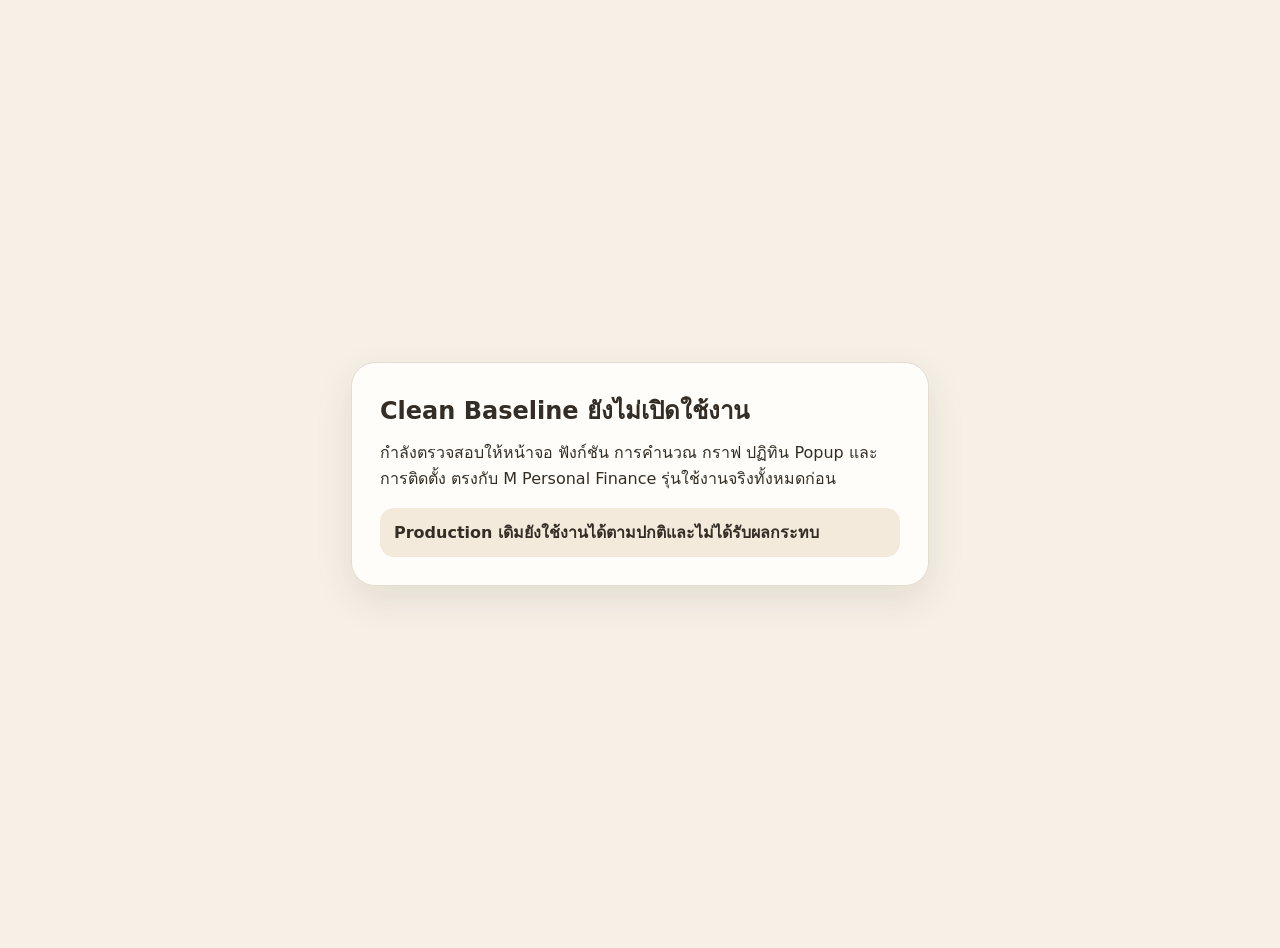
==== commit 9bb5b384: "Pause clean preview until full parity with main is verified" ====
--- a/clean/index.html
+++ b/clean/index.html
@@ -1,17 +1 @@
-<!doctype html><html lang="th"><head><meta charset="utf-8"><meta name="viewport" content="width=device-width,initial-scale=1,viewport-fit=cover"><meta name="theme-color" content="#342d25"><meta name="apple-mobile-web-app-capable" content="yes"><meta name="apple-mobile-web-app-title" content="M Personal Finance"><link rel="manifest" href="manifest.webmanifest"><link rel="stylesheet" href="clean.css?v=4"><title>M Personal Finance</title></head><body>
-<header><div class="top"><div class="brand"><b>M Personal Finance</b><small>วางแผน • บันทึก • วิเคราะห์ • ข้อมูลอยู่ในเครื่อง</small></div><div class="head-actions"><button class="icon-btn" id="guideBtn">? วิธีใช้</button><button class="icon-btn" id="settingsBtn">⚙</button></div></div></header>
-<main>
-<section id="dash" class="page on"><div id="mpfInstallCard" class="install-card"><div class="mpf-install-title">M Personal Finance บนหน้าจอมือถือ</div><div class="mpf-install-sub">ติดตั้งจากเว็บนี้ได้เลย • ไม่ต้องใช้ Play Store • ข้อมูลยังอยู่ในเครื่องของคุณ</div><button id="mpfInstallBtn"><span>⇩</span> ติดตั้ง M Personal Finance</button><div id="mpfInstallHelp"></div></div><div id="dashV2"></div></section>
-<section id="quick" class="page"><div class="card qe-card"><h2>บันทึกรายรับ / รายจ่ายเพิ่มเติม</h2><div class="qe-sub">บันทึกเฉพาะรายการที่นอกเหนือจากรายการประจำ</div><div class="qe-type-row"><button id="eBtn" class="btn danger">− ค่าใช้จ่าย</button><button id="iBtn" class="btn soft">+ รายรับ</button></div><div class="qe-amount-label"><span>จำนวนเงิน (บาท)</span><button id="calcBtn" class="qe-calc-btn">▦ เครื่องคิดเลข</button></div><input id="qAmt" class="money amount-input" inputmode="decimal" placeholder="0.00"><label>เลือกหมวด</label><div id="qCatStrip" class="cat-strip"></div><select id="qCat" class="offscreen"></select><label class="qe-date-label">วันที่ <input id="qDate" inputmode="numeric" maxlength="10" placeholder="dd/mm/yyyy"></label><label class="qe-note-label">หมายเหตุ<input id="qNote" placeholder="เช่น กาแฟ / เติมน้ำมัน"></label><div id="dup" class="notice" style="display:none;margin-top:8px"></div><button id="saveTxBtn" class="btn dark qe-save">บันทึก</button></div><div class="card"><div class="qe-month-head"><h2>รายการรายเดือน</h2><button id="monthFold" class="qe-month-fold">▲ ย่อ</button></div><div class="quick-filters"><label>เดือน<input id="qListMonth" type="month"></label><label>ประเภท<select id="qListType"><option value="all">ทั้งหมด</option><option value="expense">ค่าใช้จ่าย</option><option value="income">รายรับ</option></select></label><label>หมวด<select id="qListCat"><option value="all">ทุกหมวด</option></select></label></div><div id="monthBody"><div id="recent"></div></div></div></section>
-<section id="hist" class="page"><div id="histCalTabs"><button data-hist="calendar" class="on">ปฏิทิน</button><button data-hist="analysis">วิเคราะห์</button></div><input id="hMonth" type="month" class="offscreen"><div id="histCalCard" class="card"><div class="hc-head"><button id="hcPrev">‹</button><b id="hcTitle"></b><button id="hcNext">›</button></div><div class="hc-total"><span>รายจ่ายเพิ่มเติมเดือนนี้</span><strong id="hcTotal">฿0</strong></div><div class="hc-week"><div>อา.</div><div>จ.</div><div>อ.</div><div>พ.</div><div>พฤ.</div><div>ศ.</div><div>ส.</div></div><div id="calendarGrid" class="hc-grid"></div><div id="hcDetail" class="hc-detail"></div></div><div id="histAnalysisWrap" style="display:none"><div class="card"><div class="fold-head"><h2>สัดส่วนค่าใช้จ่าย</h2></div><div class="donut-wrap"><div id="histDonut" class="hist-donut"><div class="hist-donut-hole"><div><small>เดือนนี้</small><b>Actual</b></div></div></div><div id="histLegend"></div></div><div class="top3"><h3>Top 3 ค่าใช้จ่าย</h3><div id="top3"></div></div></div><div class="card"><h2>ค่าใช้จ่ายจริงย้อนหลัง 12 เดือน</h2><div class="trend-wrap"><div id="trendBars" class="trend-bars"></div></div></div></div></section>
-<section id="position" class="page"><div id="pvCard" class="card"></div><div class="grid g2"><div class="card"><h2>เงินและทรัพย์สิน</h2><div id="assets"></div></div><div class="card"><h2>หนี้ทั้งหมด</h2><div id="debts"></div></div></div></section>
-<section id="future" class="page"><div class="card" id="mpfGoalsEditor"><div class="section-head"><div><h2>เป้าหมายการเงิน</h2><div class="sub">ตั้งเป้าหมายและติดตามความคืบหน้า</div></div><button id="addGoalBtn" class="btn gold">+ เพิ่ม</button></div><div id="goalList"></div></div><div class="card" id="whatIfCard"><h2>ลองแผนก่อนตัดสินใจ • What-if</h2><div class="sub">ลองตัวเลขได้โดยไม่กระทบข้อมูลจริง</div><label>ใช้เป้าหมายจากเมนูอนาคต<select id="wfGoal"><option value="">— เลือกเป้าหมาย —</option></select></label><label>ต้องการลองเรื่องอะไร<select id="wfType"><option value="car">ซื้อรถ</option><option value="home">ซื้อ/ปลูกบ้าน</option><option value="prepay">โปะหนี้บ้าน / หนี้เดิม</option><option value="other">ภาระหนี้ใหม่อื่น ๆ</option></select></label><div id="wfNew" class="grid g2"><label>ราคา/งบทั้งหมด<input id="wfPrice" class="money" inputmode="decimal"></label><label>เงินสดที่จะจ่ายทันที<input id="wfCash" class="money" inputmode="decimal"></label><label>วงเงินกู้/หนี้ใหม่<input id="wfLoan" class="money" inputmode="decimal"></label><label>ดอกเบี้ยต่อปี (%)<input id="wfRate" type="number" step="0.01"></label><label>ระยะเวลาผ่อน (ปี)<input id="wfYears" type="number"></label><label>ค่างวดต่อเดือน<input id="wfPayment" class="money" inputmode="decimal"></label><label>ค่าใช้จ่ายเพิ่มต่อเดือน<input id="wfExtra" class="money" inputmode="decimal"></label></div><div id="wfPrepay" class="grid g2" style="display:none"><label>ยอดหนี้คงเหลือ<input id="wfDebtBalance" class="money"></label><label>ดอกเบี้ยปัจจุบันต่อปี (%)<input id="wfDebtRate" type="number"></label><label>ค่างวดปัจจุบัน/เดือน<input id="wfDebtPayment" class="money"></label><label>เงินก้อนที่จะโปะ<input id="wfPrepayCash" class="money"></label></div><div id="wfResult"></div></div></section>
-</main>
-<button class="fab" id="fab">+</button><nav class="tabs"><button data-p="dash" class="on"><span class="nav-ico"></span><span>ภาพรวม</span></button><button data-p="quick"><span class="nav-ico"></span><span>บันทึก</span></button><button data-p="hist"><span class="nav-ico"></span><span>ประวัติ</span></button><button data-p="position"><span class="nav-ico"></span><span>เงินทั้งหมด</span></button><button data-p="future"><span class="nav-ico"></span><span>อนาคต</span></button></nav>
-<div id="guide" class="modal"><div class="sheet"><div class="modal-head"><div><h2>วิธีใช้ M Personal Finance</h2><div class="sub">เริ่มจากตั้งค่า แล้วบันทึกเฉพาะรายการจริงที่เพิ่มจากแผน</div></div><button class="btn soft" data-close="guide">ปิด</button></div><div class="settings-section"><h3>1. ตั้งค่า PLAN</h3><div class="sub">ใส่รายรับ เงินออม ค่าใช้จ่ายประจำ และค่าใช้จ่ายรายปี</div></div><div class="settings-section"><h3>2. บันทึก ACTUAL</h3><div class="sub">บันทึกเฉพาะรายรับ/รายจ่ายเพิ่มเติมที่เกิดขึ้นจริง</div></div><div class="settings-section"><h3>3. ตรวจประวัติและกราฟ</h3><div class="sub">ใช้ปฏิทินและวิเคราะห์เพื่อดูพฤติกรรมรายจ่าย</div></div></div></div>
-<div id="settings" class="modal"><div class="sheet"><div class="modal-head"><div><h2>⚙ ตั้งค่าการเงิน</h2><div class="sf-title-sub">ปรับข้อมูลให้ตรงกับสถานะปัจจุบันของคุณ</div></div><button class="btn sf-close" data-close="settings">× ปิด</button></div><div class="sf-basic"><div class="sf-basic-title">ข้อมูลพื้นฐาน</div><label class="name-label">ชื่อแผน<input id="sName"></label><label>รายรับใช้จ่าย/เดือน<input id="sIncome" class="money"></label><label>เงินออม/ลงทุนแยก/เดือน<input id="sSaving" class="money"></label><label>เป้าหมายเงินฉุกเฉิน (เดือน)<input id="sEmerTarget" type="number" min="1" max="24"></label><div class="sf-info">ⓘ เป้าหมายเงินฉุกเฉินแนะนำโดยทั่วไป 3–6 เดือนของค่าใช้จ่ายจำเป็น</div></div><div class="sf-card card"><div class="sf-head"><div><h3>ค่าใช้จ่ายประจำ / งบต่อเดือน</h3><span class="sf-section-sub">เช่น ค่าบ้าน ค่าเดินทาง ค่าอาหาร ฯลฯ</span></div><button id="addPlanBtn" class="btn gold">+ เพิ่ม</button><button class="btn soft sf-toggle" data-fold="plans">▼ เปิดดู</button></div><div id="plans" hidden><div id="planList"></div></div></div><div class="sf-card card"><div class="sf-head"><div><h3>ค่าใช้จ่ายรายปี</h3><span class="sf-section-sub">เช่น ประกัน ภาษี ท่องเที่ยว ฯลฯ</span></div><button id="addAnnualBtn" class="btn gold">+ เพิ่ม</button><button class="btn soft sf-toggle" data-fold="annuals">▼ เปิดดู</button></div><div id="annuals" hidden><div id="annualList"></div></div></div><div class="sf-backup-card"><div class="sf-backup-title">สำรองและกู้คืนข้อมูล</div><div class="sf-backup-row"><button id="backupBtn" class="btn soft">⇩ สำรองข้อมูลลงเครื่อง</button><label class="restore-label btn soft">⇧ กู้คืนข้อมูลจากไฟล์<input id="restore" type="file" accept="application/json"></label></div><div class="sf-backup-note">ควรสำรองไว้เป็นระยะ โดยเฉพาะก่อนเปลี่ยนเครื่องหรือล้างข้อมูล Browser</div></div><button id="saveSettingsBtn" class="btn dark sf-save-primary">บันทึกการตั้งค่า</button></div></div>
-<div id="peModal" class="modal"><div class="sheet"><div class="modal-head"><h2 id="peTitle"></h2><button class="btn soft" data-close="peModal">ปิด</button></div><div id="peFields"></div><button id="peSave" class="btn dark save-wide">บันทึก</button></div></div>
-<div id="mpfGoalModal" class="modal"><div class="sheet"><div class="modal-head"><div><h2 id="goalModalTitle">เพิ่มเป้าหมายการเงิน</h2><div class="sub">ตัวเลขจะแสดง , หลักพันอัตโนมัติ</div></div><button class="btn soft" data-close="mpfGoalModal">ปิด</button></div><label>ชื่อเป้าหมาย<input id="mpfGoalName"></label><label>ยอดเป้าหมาย (บาท)<input id="mpfGoalTarget" class="money"></label><label>มีเงินสำหรับเป้าหมายนี้แล้ว (บาท)<input id="mpfGoalCurrent" class="money"></label><button id="saveGoalBtn" class="btn dark save-wide">บันทึก</button></div></div>
-<div id="calcModal" class="modal calc-modal"><div class="sheet"><div class="modal-head"><h2>เครื่องคิดเลข</h2><button class="btn soft" data-close="calcModal">ปิด</button></div><div id="calcDisplay" class="calc-display">0</div><div id="calcResult" class="calc-result"></div><div id="calcKeys" class="calc-keys"></div></div></div>
-<div id="mpfFirstStart" class="modal"><div class="sheet first-sheet"><div class="welcome-icon">M</div><h2>เริ่มต้นใช้งาน M Personal Finance</h2><div class="sub">ตั้งค่ารายรับ ค่าใช้จ่ายประจำ และเป้าหมายพื้นฐานก่อน ระบบจะคำนวณภาพรวมให้ทันที</div><button id="firstStartSettingsBtn" class="btn dark save-wide">เริ่มตั้งค่าการเงิน</button></div></div>
-<script>document.getElementById('calcKeys').innerHTML=['C','⌫','÷','×','7','8','9','-','4','5','6','+','1','2','3','.','0','00','(',')','='].map(k=>`<button class="calc-key ${/[÷×+\-]/.test(k)?'op':''} ${k==='='?'equal':''}" data-key="${k}">${k}</button>`).join('')+'<button class="calc-key calc-use" data-key="use">ใช้ยอดนี้</button>';</script><script src="clean-app.js?v=4"></script></body></html>+<!doctype html><html lang="th"><head><meta charset="utf-8"><meta name="viewport" content="width=device-width,initial-scale=1,viewport-fit=cover"><title>Clean Baseline - กำลังตรวจสอบ</title><style>body{font-family:system-ui,-apple-system,"Segoe UI",sans-serif;background:#f7f0e6;color:#342d25;margin:0;min-height:100vh;display:grid;place-items:center;padding:24px}.card{max-width:520px;background:#fffdf9;border:1px solid #e5dccf;border-radius:24px;padding:28px;box-shadow:0 14px 38px rgba(59,49,39,.10)}h1{font-size:24px;margin:0 0 10px}p{line-height:1.65;margin:8px 0}.note{margin-top:16px;padding:12px 14px;background:#f3eadc;border-radius:14px;font-weight:700}</style></head><body><div class="card"><h1>Clean Baseline ยังไม่เปิดใช้งาน</h1><p>กำลังตรวจสอบให้หน้าจอ ฟังก์ชัน การคำนวณ กราฟ ปฏิทิน Popup และการติดตั้ง ตรงกับ M Personal Finance รุ่นใช้งานจริงทั้งหมดก่อน</p><div class="note">Production เดิมยังใช้งานได้ตามปกติและไม่ได้รับผลกระทบ</div></div></body></html>
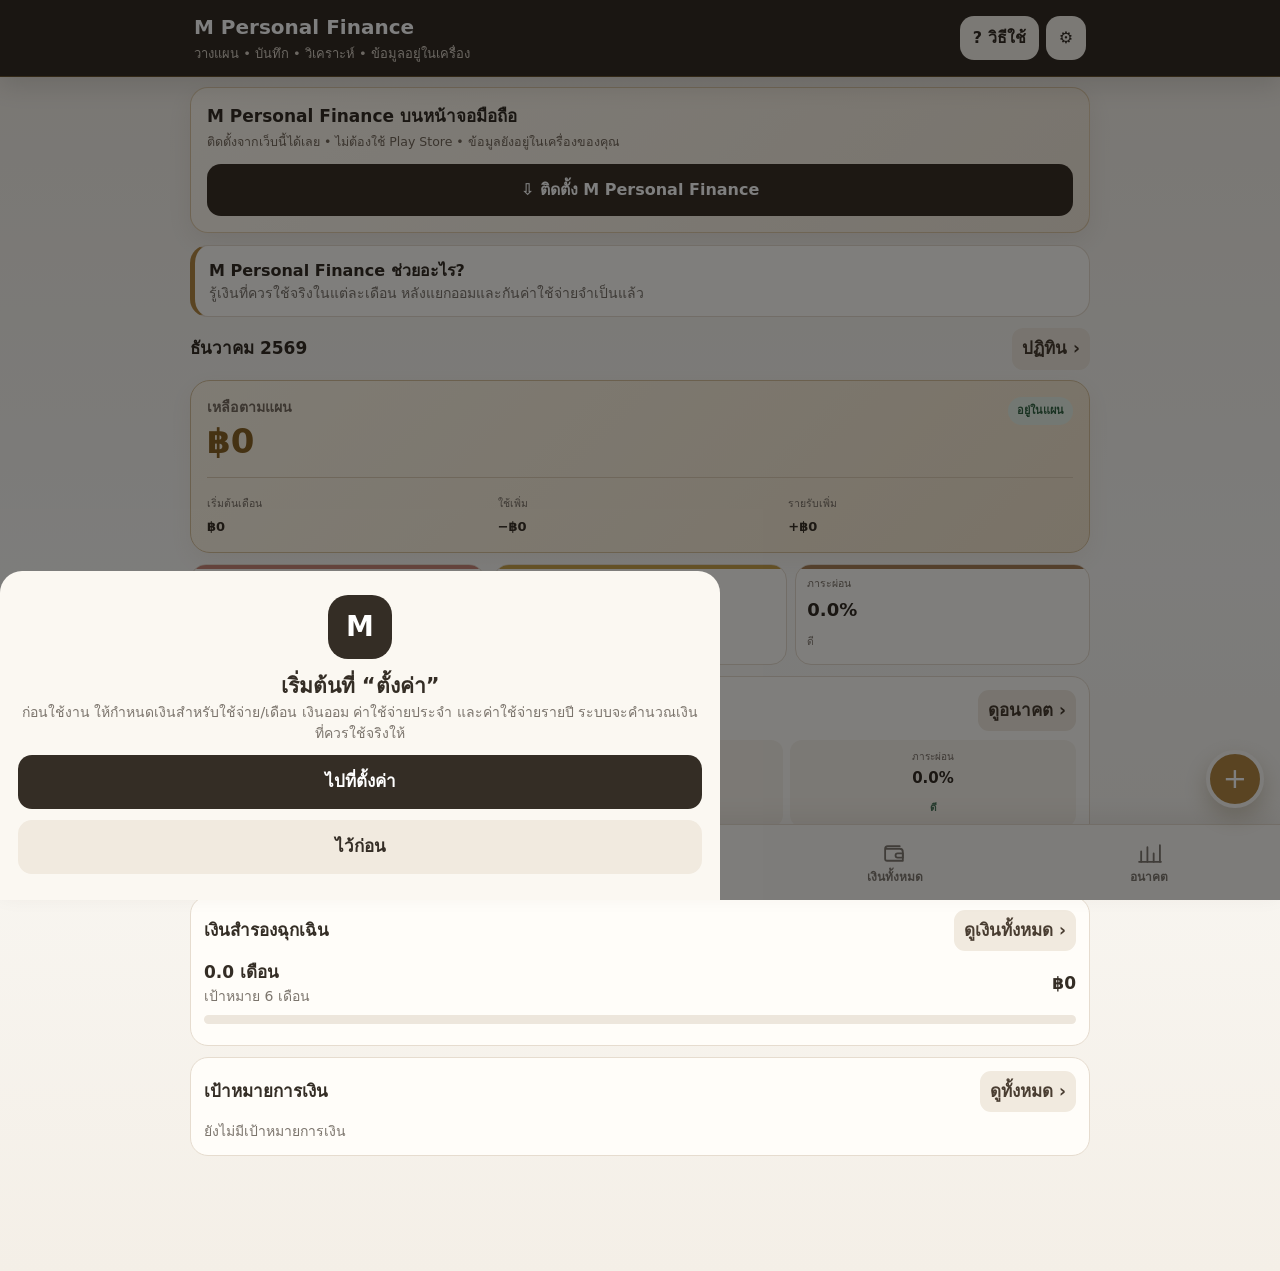
==== commit f38d8646: "Reopen verified clean parity preview" ====
--- a/clean/index.html
+++ b/clean/index.html
@@ -1 +1,17 @@
-<!doctype html><html lang="th"><head><meta charset="utf-8"><meta name="viewport" content="width=device-width,initial-scale=1,viewport-fit=cover"><title>Clean Baseline - กำลังตรวจสอบ</title><style>body{font-family:system-ui,-apple-system,"Segoe UI",sans-serif;background:#f7f0e6;color:#342d25;margin:0;min-height:100vh;display:grid;place-items:center;padding:24px}.card{max-width:520px;background:#fffdf9;border:1px solid #e5dccf;border-radius:24px;padding:28px;box-shadow:0 14px 38px rgba(59,49,39,.10)}h1{font-size:24px;margin:0 0 10px}p{line-height:1.65;margin:8px 0}.note{margin-top:16px;padding:12px 14px;background:#f3eadc;border-radius:14px;font-weight:700}</style></head><body><div class="card"><h1>Clean Baseline ยังไม่เปิดใช้งาน</h1><p>กำลังตรวจสอบให้หน้าจอ ฟังก์ชัน การคำนวณ กราฟ ปฏิทิน Popup และการติดตั้ง ตรงกับ M Personal Finance รุ่นใช้งานจริงทั้งหมดก่อน</p><div class="note">Production เดิมยังใช้งานได้ตามปกติและไม่ได้รับผลกระทบ</div></div></body></html>+<!doctype html><html lang="th"><head><meta charset="utf-8"><meta name="viewport" content="width=device-width,initial-scale=1,viewport-fit=cover"><meta name="theme-color" content="#342d25"><meta name="apple-mobile-web-app-capable" content="yes"><meta name="apple-mobile-web-app-title" content="M Personal Finance"><link rel="manifest" href="manifest.webmanifest"><link rel="stylesheet" href="clean.css?v=6"><title>M Personal Finance</title></head><body>
+<header><div class="top"><div class="brand"><b>M Personal Finance</b><small>วางแผน • บันทึก • วิเคราะห์ • ข้อมูลอยู่ในเครื่อง</small></div><div class="head-actions"><button class="icon-btn" id="guideBtn">? วิธีใช้</button><button class="icon-btn" id="settingsBtn">⚙</button></div></div></header>
+<main>
+<section id="dash" class="page on"><div id="mpfInstallCard" class="install-card"><div class="mpf-install-title">M Personal Finance บนหน้าจอมือถือ</div><div class="mpf-install-sub">ติดตั้งจากเว็บนี้ได้เลย • ไม่ต้องใช้ Play Store • ข้อมูลยังอยู่ในเครื่องของคุณ</div><button id="mpfInstallBtn"><span>⇩</span> ติดตั้ง M Personal Finance</button><div id="mpfInstallHelp"></div></div><div id="dashV2"></div></section>
+<section id="quick" class="page"><div class="card qe-card"><h2>บันทึกรายรับ / รายจ่ายเพิ่มเติม</h2><div class="qe-sub">บันทึกเฉพาะรายการที่นอกเหนือจากรายการประจำ</div><div class="qe-type-row"><button id="eBtn" class="btn danger">− ค่าใช้จ่าย</button><button id="iBtn" class="btn soft">+ รายรับ</button></div><div class="qe-amount-label"><span>จำนวนเงิน (บาท)</span><button id="calcBtn" class="qe-calc-btn">▦ เครื่องคิดเลข</button></div><input id="qAmt" class="money amount-input" inputmode="decimal" placeholder="0.00"><label>เลือกหมวด</label><div id="qCatStrip" class="cat-strip"></div><select id="qCat" class="offscreen"></select><label class="qe-date-label">วันที่ <input id="qDate" inputmode="numeric" maxlength="10" placeholder="dd/mm/yyyy"></label><label class="qe-note-label">หมายเหตุ<input id="qNote" placeholder="เช่น กาแฟ / เติมน้ำมัน"></label><div id="dup" class="notice" style="display:none;margin-top:8px"></div><button id="saveTxBtn" class="btn dark qe-save">บันทึก</button></div><div class="card"><div class="qe-month-head"><h2>รายการรายเดือน</h2><button id="monthFold" class="qe-month-fold">▲ ย่อ</button></div><div class="quick-filters"><label>เดือน<input id="qListMonth" type="month"></label><label>ประเภท<select id="qListType"><option value="all">ทั้งหมด</option><option value="expense">ค่าใช้จ่าย</option><option value="income">รายรับ</option></select></label><label>หมวด<select id="qListCat"><option value="all">ทุกหมวด</option></select></label></div><div id="monthBody"><div id="recent"></div></div></div></section>
+<section id="hist" class="page"><div id="histCalTabs"><button data-hist="calendar" class="on">ปฏิทิน</button><button data-hist="analysis">วิเคราะห์</button></div><input id="hMonth" type="month" class="offscreen"><div id="histCalCard" class="card"><div class="hc-head"><button id="hcPrev">‹</button><b id="hcTitle"></b><button id="hcNext">›</button></div><div class="hc-total"><span>รายจ่ายเพิ่มเติมเดือนนี้</span><strong id="hcTotal">฿0</strong></div><div class="hc-week"><div>อา.</div><div>จ.</div><div>อ.</div><div>พ.</div><div>พฤ.</div><div>ศ.</div><div>ส.</div></div><div id="calendarGrid" class="hc-grid"></div><div id="hcDetail" class="hc-detail"></div></div><div id="histAnalysisWrap" style="display:none"><div class="card"><div class="fold-head"><h2>สัดส่วนค่าใช้จ่าย</h2></div><div class="donut-wrap"><div id="histDonut" class="hist-donut"><div class="hist-donut-hole"><div><small>รวม</small><b>฿0</b></div></div></div><div id="histLegend"></div></div><div class="top3"><h3>Top 3 ค่าใช้จ่าย</h3><div id="top3"></div></div></div><div class="card"><h2>ค่าใช้จ่ายจริงย้อนหลัง 12 เดือน</h2><div class="trend-wrap"><div id="trendBars" class="trend-bars"></div></div></div></div></section>
+<section id="position" class="page"><div id="pvCard" class="card"></div><div class="grid g2"><div class="card"><h2>เงินและทรัพย์สิน</h2><div id="assets"></div></div><div class="card"><h2>หนี้ทั้งหมด</h2><div id="debts"></div></div></div></section>
+<section id="future" class="page"><div class="card" id="mpfGoalsEditor"><div class="section-head"><div><h2>เป้าหมายการเงิน</h2><div class="sub">ตั้งเป้าหมายและติดตามความคืบหน้า</div></div><button id="addGoalBtn" class="btn gold">+ เพิ่ม</button></div><div id="goalList"></div></div><div class="card" id="whatIfCard"><h2>ลองแผนก่อนตัดสินใจ • What-if</h2><div class="sub">ลองตัวเลขได้โดยไม่กระทบข้อมูลจริง</div><label>ใช้เป้าหมายจากเมนูอนาคต<select id="wfGoal"><option value="">— เลือกเป้าหมาย —</option></select></label><label>ต้องการลองเรื่องอะไร<select id="wfType"><option value="car">ซื้อรถ</option><option value="home">ซื้อ/ปลูกบ้าน</option><option value="prepay">โปะหนี้บ้าน / หนี้เดิม</option><option value="other">ภาระหนี้ใหม่อื่น ๆ</option></select></label><div id="wfNew" class="grid g2"><label>ราคา/งบทั้งหมด<input id="wfPrice" class="money" inputmode="decimal"></label><label>เงินสดที่จะจ่ายทันที<input id="wfCash" class="money" inputmode="decimal"></label><label>วงเงินกู้/หนี้ใหม่<input id="wfLoan" class="money" inputmode="decimal"></label><label>ดอกเบี้ยต่อปี (%)<input id="wfRate" type="number" step="0.01"></label><label>ระยะเวลาผ่อน (ปี)<input id="wfYears" type="number"></label><label>ค่างวดต่อเดือน<input id="wfPayment" class="money" inputmode="decimal"></label><label>ค่าใช้จ่ายเพิ่มต่อเดือน<input id="wfExtra" class="money" inputmode="decimal"></label></div><div id="wfPrepay" class="grid g2" style="display:none"><label>ยอดหนี้คงเหลือ<input id="wfDebtBalance" class="money"></label><label>ดอกเบี้ยปัจจุบันต่อปี (%)<input id="wfDebtRate" type="number"></label><label>ค่างวดปัจจุบัน/เดือน<input id="wfDebtPayment" class="money"></label><label>เงินก้อนที่จะโปะ<input id="wfPrepayCash" class="money"></label></div><div id="wfResult"></div></div></section>
+</main>
+<button class="fab" id="fab">+</button><nav class="tabs"><button data-p="dash" class="on"><span class="nav-ico"></span><span>ภาพรวม</span></button><button data-p="quick"><span class="nav-ico"></span><span>บันทึก</span></button><button data-p="hist"><span class="nav-ico"></span><span>ประวัติ</span></button><button data-p="position"><span class="nav-ico"></span><span>เงินทั้งหมด</span></button><button data-p="future"><span class="nav-ico"></span><span>อนาคต</span></button></nav>
+<div id="guide" class="modal"><div class="sheet"><div class="modal-head"><div><h2>วิธีใช้ M Personal Finance</h2><div class="sub">เริ่มจากตั้งค่า แล้วบันทึกเฉพาะรายการจริงที่เพิ่มจากแผน</div></div><button class="btn soft" data-close="guide">ปิด</button></div><div class="settings-section"><h3>1. ตั้งค่า PLAN</h3><div class="sub">ใส่รายรับ เงินออม ค่าใช้จ่ายประจำ และค่าใช้จ่ายรายปี</div></div><div class="settings-section"><h3>2. บันทึก ACTUAL</h3><div class="sub">บันทึกเฉพาะรายรับ/รายจ่ายเพิ่มเติมที่เกิดขึ้นจริง</div></div><div class="settings-section"><h3>3. ตรวจประวัติและกราฟ</h3><div class="sub">ใช้ปฏิทินและวิเคราะห์เพื่อดูพฤติกรรมรายจ่าย</div></div></div></div>
+<div id="settings" class="modal"><div class="sheet"><div class="modal-head"><div><h2>⚙ ตั้งค่าการเงิน</h2><div class="sf-title-sub">ปรับข้อมูลให้ตรงกับสถานะปัจจุบันของคุณ</div></div><button class="btn sf-close" data-close="settings">× ปิด</button></div><div class="sf-basic"><div class="sf-basic-title">ข้อมูลพื้นฐาน</div><label class="name-label">ชื่อแผน<input id="sName"></label><label>เงินสำหรับใช้จ่าย/เดือน (หลังแยกเงินออมแล้ว)<input id="sIncome" class="money"></label><label>เงินออม/ลงทุนแยก/เดือน<input id="sSaving" class="money"></label><label>เป้าหมายเงินฉุกเฉิน (เดือน)<input id="sEmerTarget" type="number" min="1" max="24"></label><div class="sf-info">ⓘ เป้าหมายเงินฉุกเฉินแนะนำโดยทั่วไป 3–6 เดือนของค่าใช้จ่ายจำเป็น</div></div><div class="sf-card card"><div class="sf-head"><div><h3>ค่าใช้จ่ายประจำ / งบต่อเดือน</h3><span class="sf-section-sub">เช่น ค่าบ้าน ค่าเดินทาง ค่าอาหาร ฯลฯ</span></div><button id="addPlanBtn" class="btn gold">+ เพิ่ม</button><button class="btn soft sf-toggle" data-fold="plans">▼ เปิดดู</button></div><div id="plans" hidden><div id="planList"></div></div></div><div class="sf-card card"><div class="sf-head"><div><h3>ค่าใช้จ่ายรายปี</h3><span class="sf-section-sub">เช่น ประกัน ภาษี ท่องเที่ยว ฯลฯ</span></div><button id="addAnnualBtn" class="btn gold">+ เพิ่ม</button><button class="btn soft sf-toggle" data-fold="annuals">▼ เปิดดู</button></div><div id="annuals" hidden><div id="annualList"></div></div></div><div class="sf-backup-card"><div class="sf-backup-title">สำรองและกู้คืนข้อมูล</div><div class="sf-backup-row"><button id="backupBtn" class="btn soft">⇩ สำรองข้อมูลลงเครื่อง</button><label class="restore-label btn soft">⇧ กู้คืนข้อมูลจากไฟล์<input id="restore" type="file" accept="application/json"></label></div><div class="sf-backup-note">ควรสำรองไว้เป็นระยะ โดยเฉพาะก่อนเปลี่ยนเครื่องหรือล้างข้อมูล Browser</div></div><button id="saveSettingsBtn" class="btn dark sf-save-primary">บันทึกการตั้งค่า</button></div></div>
+<div id="peModal" class="modal"><div class="sheet"><div class="modal-head"><h2 id="peTitle"></h2><button class="btn soft" data-close="peModal">ปิด</button></div><div id="peFields"></div><button id="peSave" class="btn dark save-wide">บันทึก</button></div></div>
+<div id="mpfGoalModal" class="modal"><div class="sheet"><div class="modal-head"><div><h2 id="goalModalTitle">เพิ่มเป้าหมายการเงิน</h2><div class="sub">ตัวเลขจะแสดง , หลักพันอัตโนมัติ</div></div><button class="btn soft" data-close="mpfGoalModal">ปิด</button></div><label>ชื่อเป้าหมาย<input id="mpfGoalName"></label><label>ยอดเป้าหมาย (บาท)<input id="mpfGoalTarget" class="money"></label><label>มีเงินสำหรับเป้าหมายนี้แล้ว (บาท)<input id="mpfGoalCurrent" class="money"></label><button id="saveGoalBtn" class="btn dark save-wide">บันทึก</button></div></div>
+<div id="calcModal" class="modal calc-modal"><div class="sheet"><div class="modal-head"><h2>เครื่องคิดเลข</h2><button class="btn soft" data-close="calcModal">ปิด</button></div><div id="calcDisplay" class="calc-display">0</div><div id="calcResult" class="calc-result"></div><div id="calcKeys" class="calc-keys"></div></div></div>
+<div id="mpfFirstStart" class="modal"><div class="sheet first-sheet"><div class="welcome-icon">M</div><h2>เริ่มต้นที่ “ตั้งค่า”</h2><div class="sub">ก่อนใช้งาน ให้กำหนดเงินสำหรับใช้จ่าย/เดือน เงินออม ค่าใช้จ่ายประจำ และค่าใช้จ่ายรายปี ระบบจะคำนวณเงินที่ควรใช้จริงให้</div><button id="firstStartSettingsBtn" class="btn dark save-wide">ไปที่ตั้งค่า</button></div></div>
+<script>document.getElementById('calcKeys').innerHTML=['C','⌫','÷','×','7','8','9','-','4','5','6','+','1','2','3','.','0','00','(',')','='].map(k=>`<button class="calc-key ${/[÷×+\-]/.test(k)?'op':''} ${k==='='?'equal':''}" data-key="${k}">${k}</button>`).join('')+'<button class="calc-key calc-use" data-key="use">ใช้ยอดนี้</button>';</script><script src="clean-app.js?v=6"></script><script src="clean-history.js?v=6"></script><script src="clean-parity.js?v=6"></script></body></html>
--- a/clean/clean.css
+++ b/clean/clean.css
@@ -0,0 +1 @@
+:root{--ink:#342d25;--gold:#b58a45;--bg:#f6f1e9;--paper:#fffdf9;--line:#e5dccf;--muted:#7c756d;--red:#9b4c46;--green:#4e755d;--soft:#f1eadf}*{box-sizing:border-box}html{background:var(--bg);font-size:17px}body{margin:0;background:linear-gradient(180deg,#f4efe7 0,#fbfaf7 45%,#f4efe7 100%);font-family:system-ui,-apple-system,"Segoe UI",Tahoma,sans-serif;color:var(--ink);padding-bottom:94px;line-height:1.5}button,input,select{font:inherit}button{cursor:pointer}header{position:sticky;top:0;z-index:40;background:var(--ink);color:#fff;border-bottom:1px solid #b58a4566;box-shadow:0 8px 24px rgba(52,45,37,.14)}.top{max-width:920px;margin:auto;padding:12px 14px;display:flex;align-items:center;justify-content:space-between;gap:10px}.brand b{font-size:20px}.brand small{display:block;color:#d9d0c5;margin-top:2px;font-size:13px}.head-actions{display:flex;gap:7px}.icon-btn,.btn{border:0;border-radius:14px;padding:10px 13px;font-weight:800;font-size:16px}.icon-btn{background:#f8f3eb;color:var(--ink)}.btn.gold{background:var(--gold);color:#fff}.btn.dark{background:var(--ink);color:#fff}.btn.soft{background:var(--soft);color:var(--ink)}.btn.danger{background:#f5e7e5;color:var(--red)}main{max-width:920px;margin:auto;padding:10px}.page{display:none}.page.on{display:block}.card{background:var(--paper);border:1px solid var(--line);border-radius:18px;padding:14px;margin-bottom:12px;box-shadow:0 10px 26px rgba(89,74,56,.06)}h2,h3{margin:0;color:var(--ink)}h2{font-size:21px}h3{font-size:18px}.sub{font-size:14px;line-height:1.5;color:var(--muted)}.section-head,.row,.modal-head{display:flex;align-items:center;justify-content:space-between;gap:10px}.section-head{margin-bottom:10px}.row{padding:8px 0;border-bottom:1px dashed #eee6dd;font-size:16px}.row:last-child{border-bottom:0}.grid{display:grid;gap:10px}.g2{grid-template-columns:repeat(2,minmax(0,1fr))}.status-good{color:var(--green)}.status-bad{color:var(--red)}label{display:block;font-weight:750;font-size:14px;margin-top:9px}input,select{width:100%;min-height:50px;margin-top:5px;border:1px solid #d9cfc2;border-radius:14px;background:#fffdf9;color:var(--ink);padding:10px 12px;font-size:17px}input:focus,select:focus{outline:0;border-color:var(--gold);box-shadow:0 0 0 3px rgba(181,138,69,.13)}.money{text-align:right}.offscreen{position:absolute!important;left:-9999px!important;width:1px!important;height:1px!important;opacity:0!important}.item{border:1px solid var(--line);border-radius:17px;padding:11px;margin-top:8px;background:#fffdfa}.item-actions{display:flex;gap:6px;justify-content:flex-end;margin-top:5px}.empty{padding:14px 0;text-align:center}.notice{background:#f8f0df;color:#76591e;border:1px solid #e7d4ad;border-radius:13px;padding:10px;font-size:14px;line-height:1.5}.notice.ok{background:#edf2ee;color:#45624f;border-color:#d9e7dc}.save-wide{width:100%;min-height:54px;margin-top:11px;font-size:17px}.tx-right{text-align:right}.tx-del{display:block;margin:6px 0 0 auto;padding:6px 9px;font-size:12px}.tabs{position:fixed;left:0;right:0;bottom:0;z-index:50;display:grid;grid-template-columns:repeat(5,1fr);gap:3px;background:rgba(252,250,246,.985);border-top:1px solid var(--line);box-shadow:0 -7px 22px rgba(63,52,41,.08);padding:7px 5px calc(7px + env(safe-area-inset-bottom));min-height:76px}.tabs button{border:0;background:transparent;color:#827b73;border-radius:15px;padding:5px 2px;font-size:12px;font-weight:800;line-height:1.15}.tabs button.on{background:#eee5d8;color:var(--ink)}.nav-ico{display:flex;height:29px;align-items:center;justify-content:center;margin-bottom:2px}.nav-ico svg{width:25px;height:25px}.fab{position:fixed;right:16px;bottom:92px;z-index:55;width:58px;height:58px;border-radius:50%;border:4px solid #fcfaf6;background:var(--gold);color:#fff;font-size:29px;box-shadow:0 10px 22px rgba(101,74,27,.24)}.install-card{background:linear-gradient(135deg,#fffaf1,#f3eadc);border:1px solid rgba(177,132,60,.35);border-radius:18px;padding:16px;margin:0 0 12px;box-shadow:0 8px 24px rgba(74,56,38,.08)}.mpf-install-title{font-weight:900;font-size:17px;margin-bottom:4px}.mpf-install-sub{font-size:12.5px;color:#74685b;margin-bottom:12px}.install-card button{width:100%;border:0;border-radius:14px;padding:14px 16px;font-size:16px;font-weight:900;background:#3b3127;color:#fff}.install-card #mpfInstallHelp{display:none;margin-top:10px;padding:12px;border-radius:12px;background:#fff;border:1px solid rgba(177,132,60,.25);font-size:12.5px}.install-card #mpfInstallHelp.show{display:block}.dv2-purpose{background:#fffdf9;border:1px solid #e6dccf;border-left:5px solid #b58a45;border-radius:18px;padding:12px 14px;margin-bottom:11px}.dv2-purpose b{font-size:16px}.dv2-month{display:flex;align-items:center;justify-content:space-between;gap:8px;margin-bottom:10px}.dv2-month b{font-size:17px}.dv2-month button,.dv2-link{border:0;background:#f1eadf;color:#493d31;border-radius:11px;padding:8px 10px;font-weight:800}.dv2-hero{background:linear-gradient(135deg,#fff8e9,#f4e6cf);border:1px solid #d8c29d;border-radius:20px;padding:16px;margin-bottom:11px;box-shadow:0 8px 22px #8a6a3512}.dv2-hero-top{display:flex;justify-content:space-between;align-items:flex-start;gap:8px}.dv2-hero small{display:block;color:#786d61;font-weight:700}.dv2-hero strong{display:block;font-size:34px;color:#8b6427;line-height:1.1;margin:5px 0}.dv2-pill{padding:6px 9px;border-radius:999px;font-size:11px;font-weight:900;background:#eee4d6;color:#6b5841}.dv2-pill.good{background:#e7f2e8;color:#356545}.dv2-pill.warn{background:#f8edd6;color:#8b6327}.dv2-pill.bad{background:#f6dfdc;color:#8a3f37}.dv2-hero-meta{display:grid;grid-template-columns:repeat(3,1fr);gap:6px;margin-top:12px;padding-top:11px;border-top:1px solid #dfcfb8}.dv2-hero-meta span{font-size:10.5px;color:#7c7369}.dv2-hero-meta b{display:block;font-size:13px;color:#3b3229;margin-top:2px}.dv2-kpis{display:grid;grid-template-columns:repeat(3,1fr);gap:8px;margin-bottom:11px}.dv2-kpi{background:#fffdf9;border:1px solid #e6dccf;border-radius:16px;padding:11px;position:relative;overflow:hidden}.dv2-kpi:before{content:"";position:absolute;left:0;top:0;right:0;height:4px;background:#c8a24d}.dv2-kpi:first-child:before{background:#c98779}.dv2-kpi:last-child:before{background:#aa8258}.dv2-kpi small{display:block;color:#7c7369;font-size:10.5px}.dv2-kpi b{display:block;font-size:18px;margin:4px 0}.dv2-kpi em{font-style:normal;font-size:10.5px;color:#8a8178}.dv2-sec{background:#fffdf9;border:1px solid #e6dccf;border-radius:18px;padding:13px;margin-bottom:11px}.dv2-head{display:flex;justify-content:space-between;align-items:center;gap:8px;margin-bottom:9px}.dv2-head b{font-size:17px}.dv2-health{display:grid;grid-template-columns:repeat(3,1fr);gap:7px}.dv2-health>div{background:#f8f3eb;border-radius:12px;padding:9px;text-align:center}.dv2-health small{display:block;color:#7a7168;font-size:10px}.dv2-health b{display:block;font-size:15px;margin:3px 0}.dv2-status{font-size:10px;font-weight:800}.dv2-status.good{color:#49745a}.dv2-status.warn{color:#9a6b26}.dv2-status.bad{color:#93453e}.dv2-alert{margin-top:9px;border-radius:12px;padding:9px 10px;font-size:11.5px;line-height:1.45;background:#f8f0df;color:#725628}.dv2-alert.bad{background:#f7e4e1;color:#853e37}.dv2-row{display:flex;justify-content:space-between;gap:10px;align-items:center}.dv2-progress{height:9px;background:#ede6dc;border-radius:999px;overflow:hidden;margin:8px 0}.dv2-progress i{display:block;height:100%;background:#b58a45}.dv2-goal-name{font-weight:850}.dv2-goal-meta{font-size:11px;color:#82796f;margin-top:3px}.goal-row+.goal-row{margin-top:11px}.qe-card>h2{margin-bottom:2px}.qe-sub{font-size:12px;color:#8a8178;margin-bottom:13px}.qe-type-row{display:grid;grid-template-columns:1fr 1fr;gap:8px}.qe-amount-label{display:flex;justify-content:space-between;align-items:center;font-weight:850;margin:13px 0 6px}.qe-calc-btn{border:1px solid #e4d9ca;background:#f1eadf;color:#342d25;border-radius:12px;padding:8px 11px;font-size:13px;font-weight:850}.amount-input{font-size:28px;font-weight:850;padding:14px 16px;height:62px}.qe-date-label,.qe-note-label{font-weight:850}.qe-save{width:100%;height:54px;font-size:18px;border-radius:13px;margin-top:11px}.qe-month-head{display:flex;align-items:center;justify-content:space-between;gap:8px}.qe-month-fold{border:0;background:#f1eadf;color:#342d25;border-radius:12px;padding:9px 12px;font-weight:800}.quick-filters{display:grid;grid-template-columns:1.1fr .9fr 1fr;gap:8px;margin:10px 0}.cat-strip{display:flex;gap:12px;overflow-x:auto;padding:9px 1px 14px;scrollbar-width:none}.cat-chip{flex:0 0 82px;width:82px;min-height:100px;border:0;background:transparent;border-radius:14px;padding:8px 4px 7px;color:#5e5750;font-size:14px;font-weight:700;white-space:normal}.cat-chip .ico{width:52px;height:52px;color:#8a672f;display:flex;align-items:center;justify-content:center;margin:0 auto 5px}.cat-chip .ico svg{width:36px;height:36px}.cat-chip.on{background:#f4ead9;color:#342d25;box-shadow:inset 0 -3px 0 #b58a45}#histCalTabs{display:grid;grid-template-columns:1fr 1fr;gap:7px;margin:0 0 12px;padding:5px;background:#f1eadf;border-radius:16px}#histCalTabs button{border:0;border-radius:12px;padding:10px;font-weight:800;background:transparent;color:#756d64}#histCalTabs button.on{background:#fffdf9;color:#342d25;box-shadow:0 2px 8px #594a3814}.hc-head{display:flex;align-items:center;justify-content:space-between;gap:8px;margin-bottom:10px}.hc-head button{width:42px;height:42px;border:0;border-radius:12px;background:#f1eadf;color:#342d25;font-size:22px}.hc-head b{font-size:19px}.hc-total{padding:10px 12px;margin-bottom:12px;background:#f8f0df;border:1px solid #ead8b5;border-radius:14px;display:flex;justify-content:space-between;align-items:center;color:#755a2a}.hc-week,.hc-grid{display:grid;grid-template-columns:repeat(7,minmax(0,1fr))}.hc-week div{text-align:center;color:#8a8178;font-size:12px;font-weight:800;padding:5px 0}.hc-day{min-height:67px;border:0;background:transparent;padding:5px 2px;border-radius:12px;text-align:center;color:#342d25}.hc-num{display:block;font-weight:800;font-size:14px}.hc-amt{display:block;margin-top:5px;color:#9b4c46;font-size:10.5px;font-weight:800;white-space:nowrap;overflow:hidden;text-overflow:ellipsis}.hc-dot{display:block;width:4px;height:4px;border-radius:50%;background:#b58a45;margin:3px auto 0}.hc-detail{margin-top:12px;padding-top:11px;border-top:1px solid #eee6dd}.hc-detail-head{display:flex;justify-content:space-between;align-items:end;margin-bottom:5px}.donut-wrap{display:grid;grid-template-columns:minmax(150px,190px) 1fr;gap:14px;align-items:center;margin-top:12px}.hist-donut{width:180px;height:180px;border-radius:50%;margin:auto;position:relative;background:#e5e7eb}.hist-donut-hole{position:absolute;inset:35px;background:#fffdf9;border-radius:50%;display:flex;align-items:center;justify-content:center;text-align:center}.legend-row{display:grid;grid-template-columns:14px 1fr auto;gap:8px;align-items:center;padding:6px 0}.legend-dot{width:11px;height:11px;border-radius:50%}.top3{margin-top:12px;border-top:1px dashed #e5e7eb;padding-top:8px}.trend-wrap{overflow-x:auto;margin-top:12px}.trend-bars{height:240px;min-width:650px;display:grid;grid-template-columns:repeat(12,1fr);gap:8px;align-items:end;padding:10px}.trend-col{height:100%;display:flex;flex-direction:column;justify-content:flex-end;align-items:center}.trend-col i{display:block;width:min(30px,65%);background:#b58a45;border-radius:7px 7px 2px 2px}.trend-col span,.trend-col small{font-size:10px;color:#70685f}.pv-net{background:linear-gradient(135deg,#fffdf9,#f6eddf);border:1px solid #e4d7c4;border-radius:17px;padding:15px;margin-bottom:12px}.pv-net small{display:block;color:#746b61;font-weight:700}.pv-net strong{display:block;color:#8b6427;font-size:30px;line-height:1.15;margin:5px 0 11px}.pv-two{display:grid;grid-template-columns:1fr 1fr;gap:8px}.pv-mini{border-top:1px solid #e8dfd4;padding-top:9px}.pv-mini span{display:block;color:#756c62;font-size:12px}.pv-mini b{display:block;font-size:17px;margin-top:3px}.pv-mini.debt b{color:#7b3932}.pv-title{font-weight:900;font-size:18px;margin:2px 0 10px}.pv-bars{height:174px;display:grid;grid-template-columns:repeat(3,1fr);gap:14px;align-items:end;padding:12px 8px 0;border-bottom:1px solid #cfc4b6}.pv-col{height:100%;display:flex;flex-direction:column;justify-content:flex-end;align-items:center}.pv-val{font-weight:900;font-size:12px;margin-bottom:5px}.pv-bar{width:70%;min-height:5px;border-radius:9px 9px 0 0;overflow:hidden;display:flex;flex-direction:column-reverse}.pv-bar.asset{background:#e6c77e}.pv-bar.debt{background:#7b4037}.pv-bar.net{background:#b58a45}.pv-seg.cash,.pv-dot.cash{background:#f3dfaa}.pv-seg.invest,.pv-dot.invest{background:#d9b45d}.pv-seg.personal,.pv-dot.personal{background:#b88936}.pv-seg.short,.pv-dot.short{background:#b87862}.pv-seg.long,.pv-dot.long{background:#7b4037}.pv-dot.net{background:#b58a45}.pv-lbl{font-size:12px;font-weight:800;margin-top:6px}.pv-legend{display:grid;grid-template-columns:1fr 1fr;gap:7px 12px;margin-top:13px}.pv-leg{display:flex;align-items:center;justify-content:space-between;gap:7px;font-size:11.5px;color:#655d54}.pv-leg span:first-child{display:flex;align-items:center;gap:6px}.pv-dot{width:9px;height:9px;border-radius:50%;flex:0 0 9px}.pv-note{font-size:11px;color:#8a8177;margin-top:9px}.pv-actions-title{font-size:17px;font-weight:900;margin:15px 0 9px}.pv-actions{display:grid;grid-template-columns:1fr 1fr;gap:9px}.pv-actions .btn{min-height:54px}#whatIfCard>.sub{margin-bottom:9px}.what-result{background:#fffdf9;border:1px solid #e5dccf;border-radius:16px;padding:11px;margin-top:9px}.modal{position:fixed;inset:0;z-index:100;background:rgba(0,0,0,.5);display:none;align-items:flex-end}.modal.on{display:flex}.sheet{width:min(720px,100%);max-height:92vh;overflow:auto;background:#fbf8f2;border-radius:22px 22px 0 0;padding:0 14px 20px}.modal-head{position:sticky;top:0;z-index:3;background:#fbf8f2f7;padding:12px 0 11px;border-bottom:1px solid var(--line);margin-bottom:12px}.sf-title-sub{font-size:12.5px;color:#7e756b}.sf-close{background:#fffaf1!important;color:#8a672f!important;border:1px solid #c9a35f!important;min-width:76px;min-height:45px}.sf-basic{background:#fffdf9;border:1px solid #e5dccf;border-radius:18px;padding:12px;margin-bottom:10px}.sf-basic-title{font-size:17px;font-weight:900;margin-bottom:9px}.sf-basic label:not(.name-label){display:grid;grid-template-columns:minmax(0,1fr) minmax(112px,38%);gap:9px;align-items:center}.sf-basic label:not(.name-label) input{margin:0;text-align:right}.sf-info{margin-top:8px;background:#f5f0e7;border-radius:12px;padding:8px 10px;font-size:12px;color:#746b61}.sf-head{display:flex;align-items:center;gap:8px;min-height:50px}.sf-head>div{flex:1}.sf-section-sub{display:block;font-size:11.5px;color:#857c72;font-weight:500;margin-top:3px}.sf-toggle{white-space:nowrap;min-width:86px}.sf-backup-card{background:#fffdf9;border:1px solid #e5dccf;border-radius:17px;padding:12px;margin:10px 0}.sf-backup-title{font-size:16.5px;font-weight:900;margin-bottom:9px}.sf-backup-row{display:grid;grid-template-columns:1fr 1fr;gap:8px}.restore-label{margin:0;display:flex;align-items:center;justify-content:center;text-align:center}.restore-label input{display:none}.sf-backup-note{font-size:11.5px;color:#82796f;line-height:1.4;margin-top:8px}.sf-save-primary{width:100%;min-height:54px;margin-top:10px;font-size:17px}.calc-modal{z-index:120}.calc-display{min-height:64px;border:1px solid #d9cec0;background:#fffdf9;border-radius:14px;padding:12px 14px;text-align:right;font-size:26px;font-weight:850}.calc-result{text-align:right;color:#8a672f;font-weight:800;min-height:24px;margin:4px}.calc-keys{display:grid;grid-template-columns:repeat(4,1fr);gap:8px;margin-top:8px}.calc-key{min-height:50px;border:0;border-radius:13px;background:var(--soft);font-size:18px;font-weight:850}.calc-key.op{background:#eadcc7}.calc-key.equal{background:var(--ink);color:#fff}.calc-use{grid-column:1/-1;background:var(--gold);color:#fff}.first-sheet{text-align:center;padding:24px 18px 26px}.welcome-icon{width:64px;height:64px;border-radius:20px;background:#342d25;color:#fff;display:grid;place-items:center;margin:0 auto 12px;font-size:28px;font-weight:900}.toast{position:fixed;left:50%;bottom:104px;transform:translateX(-50%);z-index:150;background:#e9f5e8;color:#29633b;border:1px solid #cfe6d0;border-radius:14px;padding:10px 15px;font-weight:800;box-shadow:0 7px 24px #0002;white-space:nowrap}@media(max-width:650px){.brand small{display:none}.g2{grid-template-columns:1fr}.quick-filters{grid-template-columns:1fr 1fr}.quick-filters label:first-child{grid-column:1/-1}.donut-wrap{grid-template-columns:1fr}.cat-chip{flex-basis:78px;width:78px}.cat-chip .ico{width:50px;height:50px}.cat-chip .ico svg{width:34px;height:34px}}@media(max-width:420px){.top{padding:10px}.icon-btn{padding:9px 10px}.dv2-hero strong{font-size:30px}.dv2-kpis,.dv2-health{gap:5px}.dv2-kpi{padding:9px 7px}.dv2-kpi b{font-size:16px}.sf-basic label:not(.name-label){grid-template-columns:minmax(0,1fr) 118px;font-size:13px}.sf-backup-row{grid-template-columns:1fr 1fr}}
